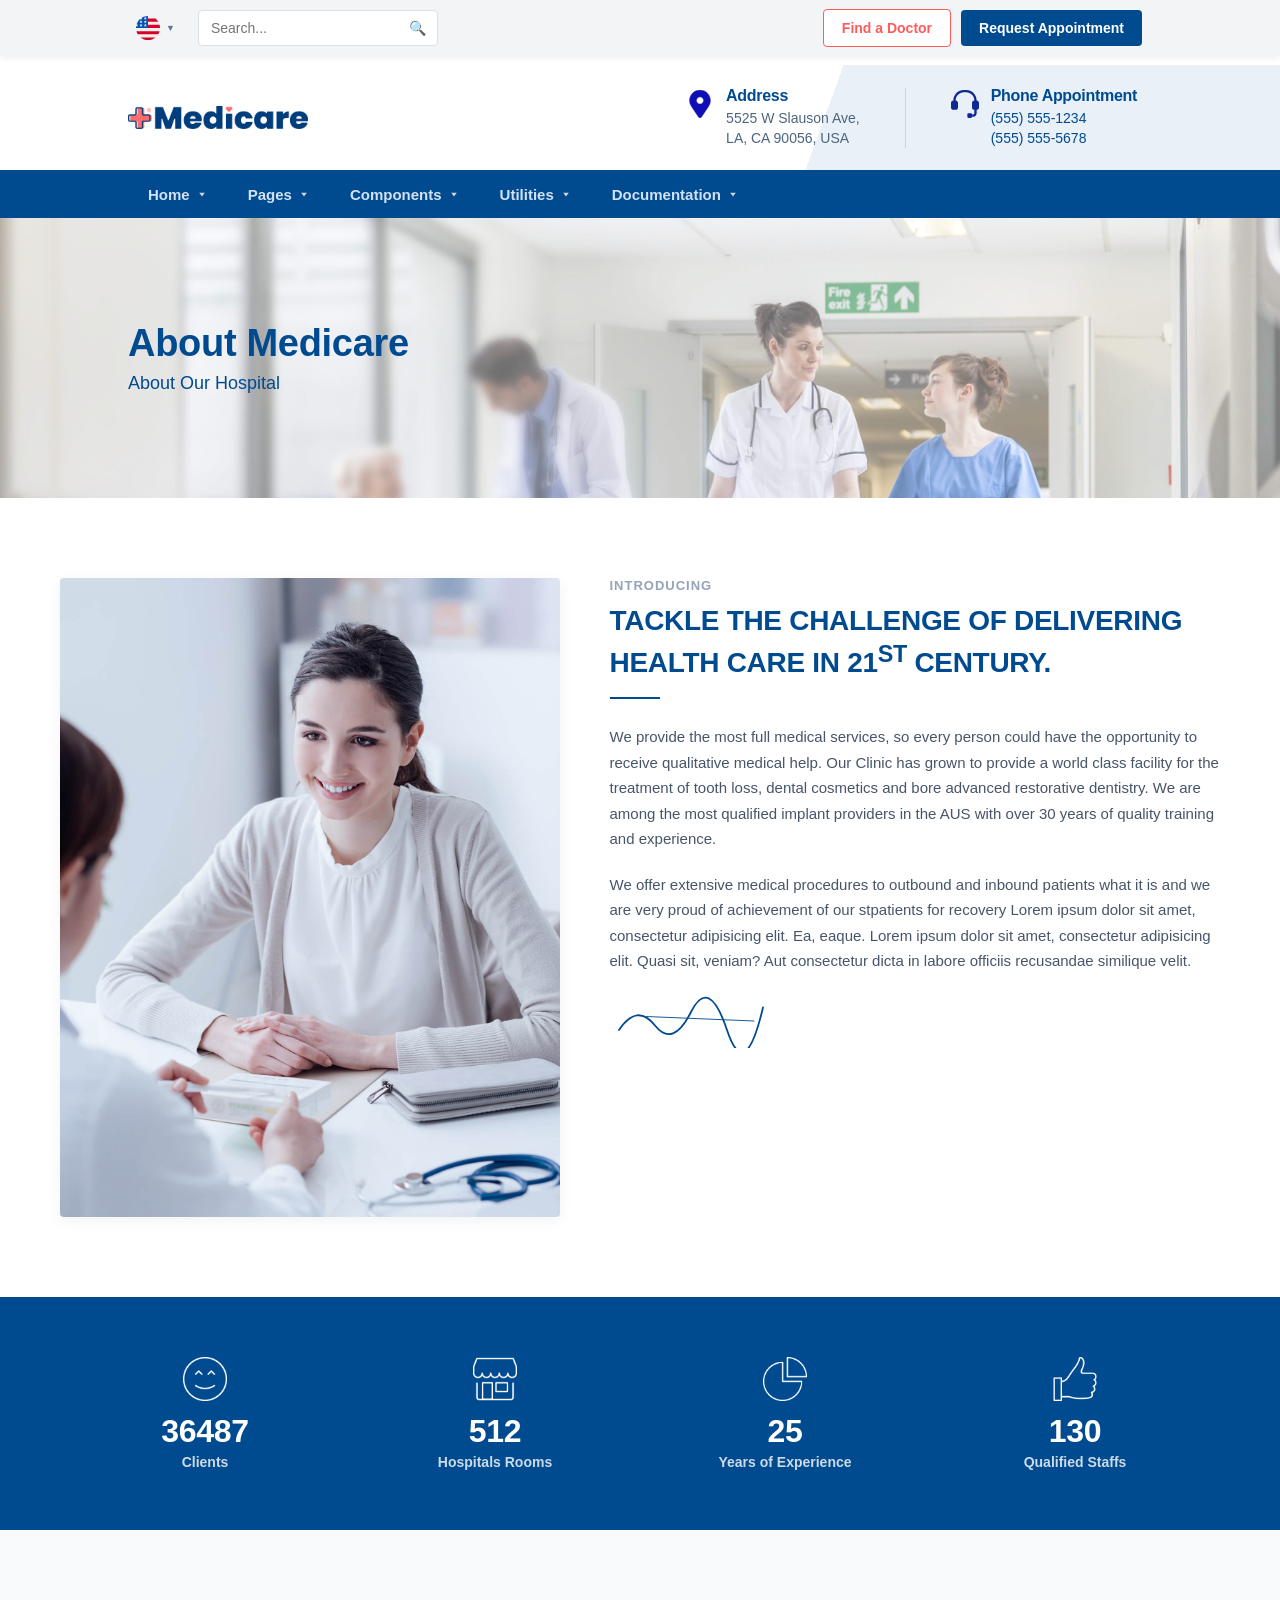
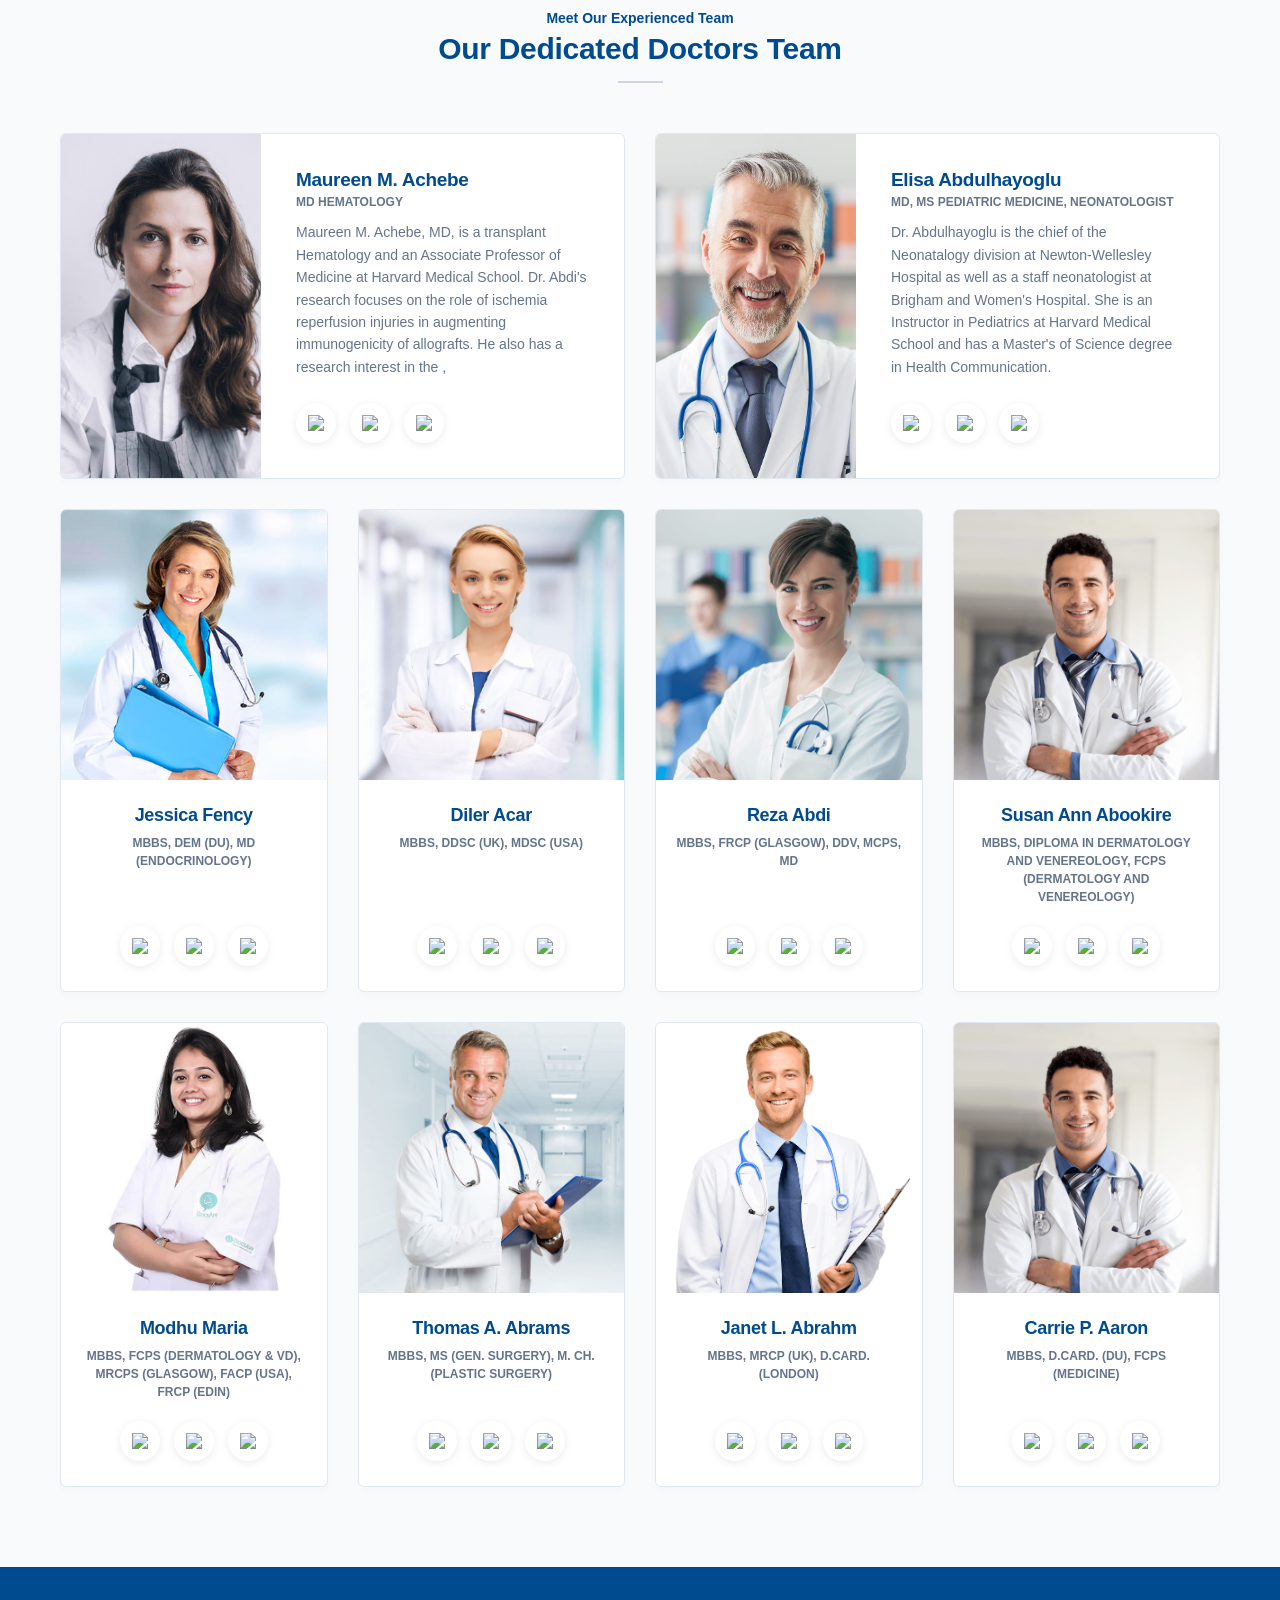
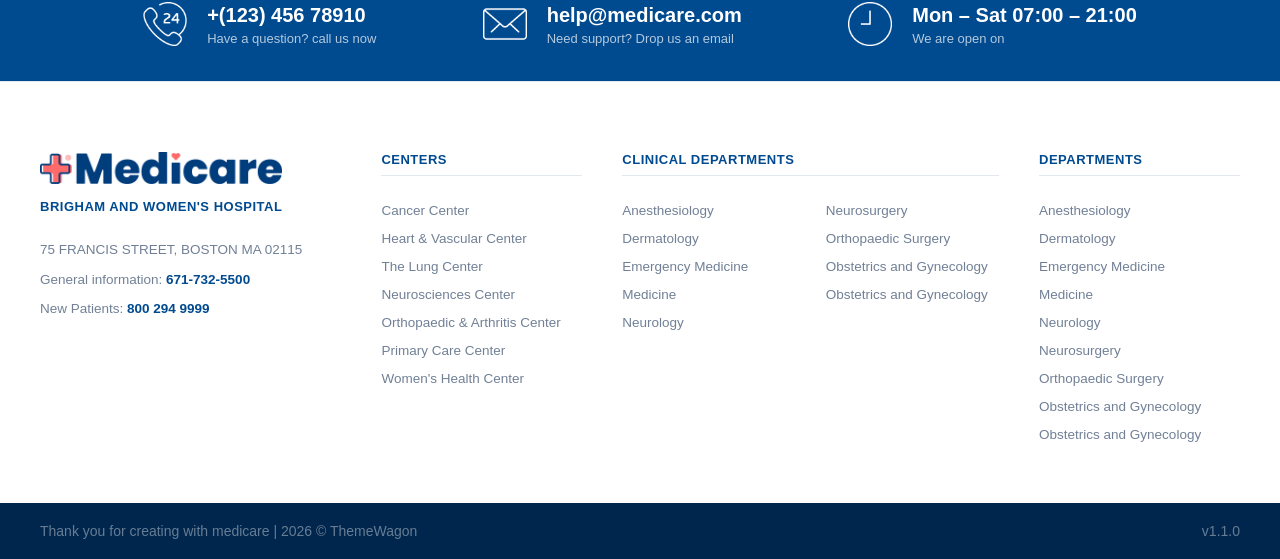
==== about.html @ 2ee92f4b "myLatestVesrion1" ====
<!DOCTYPE html>
<html lang="en">

<head>
    <meta charset="UTF-8" />
    <meta name="viewport" content="width=device-width, initial-scale=1.0" />
    <title>About Us - Medicare</title>
    <link rel="stylesheet" href="style.css" />
</head>

<body>
    <div class="container">
        <div class="cou_and_feild_box">
            <div class="language-selector">
                <div class="lang-trigger">
                    <img src="./united-states.svg" alt="United States Flag" class="country_img">
                    <span class="lang-arrow">▼</span>
                </div>
                <ul class="lang-dropdown">
                    <li class="lang-item active">
                        <img src="./india.jpg" alt="IN">
                        <span class="lang-text">IN</span>
                        <span class="lang-check">✓</span>
                    </li>
                    <li class="lang-item">
                        <img src="uk.png" alt="UK">
                        <span class="lang-text">UK</span>
                        <span class="lang-check"></span>
                    </li>
                    <li class="lang-item">
                        <img src="./us.jpg" alt="US">
                        <span class="lang-text">US</span>
                        <span class="lang-check"></span>
                    </li>
                </ul>
            </div>
            <div class="search-box">
                <input type="text" placeholder="Search..." id="input" />
                <span class="icon">🔍</span>
            </div>
        </div>

        <div class="buttons">
            <button class="doctor-btn btn-alt desktop-text">Find a Doctor</button>
            <button class="doctor-btn btn-alt mobile-text">Doctor</button>
            <a href="index.html#appointmentModal"><button class="appointment-btn btn-primary desktop-text">Request Appointment</button></a>
            <a href="index.html#appointmentModal"><button class="appointment-btn btn-primary mobile-text">Appointment</button></a>
        </div>
    </div>

    <header class="main-header">
        <div class="header-branding">
            <div class="logo">
               <a href="./index.html"> <img src="logo.png" alt="Medicare" class="logo-img" /></a>
            </div>
            <div class="header-info-strip">
                <div class="info-block">
                    <img src="location-pin-svgrepo-com (1).svg" alt="Location" class="info-icon" />
                    <div class="info-text">
                        <h3>Address</h3>
                        <p>5525 W Slauson Ave,<br>LA, CA 90056, USA</p>
                    </div>
                </div>
                <div class="vertical-divider"></div>
                <div class="info-block">
                    <img src="headset-svgrepo-com.svg" alt="Phone" class="info-icon" />
                    <div class="info-text">
                        <h3>Phone Appointment</h3>
                        <p><a href="tel:5555551234">(555) 555-1234</a></p>
                        <p><a href="tel:5555555678">(555) 555-5678</a></p>
                    </div>
                </div>
            </div>
            <button class="mobile-nav-toggle" aria-label="Toggle Navigation">
                <span class="hamburger-bar"></span>
                <span class="hamburger-bar"></span>
                <span class="hamburger-bar"></span>
            </button>
        </div>

        <nav class="nav-bar">
            <ul class="nav-links">
                <li class="has-dropdown">
                    <a href="index.html">Home <img src="./triangle-down-svgrepo-com (1).svg" alt="" class="tri" /></a>
                    <ul class="dropdown-menu">
                        <li><a href="index.html">Header Static</a></li>
                        <li><a href="index.html">Header Slider</a></li>
                    </ul>
                </li>
                <li class="has-dropdown">
                    <a href="#">Pages <img src="./triangle-down-svgrepo-com (1).svg" alt="" class="tri" /></a>
                    <ul class="dropdown-menu">
                        <li><a href="about.html">About</a></li>
                        <li><a href="./blog.html">Blog</a></li>
                        <li><a href="./blog-details.html">Blog Detail</a></li>
                        <li><a href="#">Researches</a></li>
                        <li><a href="#">Research Detail</a></li>
                        <li><a href="#">Contact</a></li>
                        <li><a href="#">Starter</a></li>
                    </ul>
                </li>
                <li><a href="#">Components <img src="./triangle-down-svgrepo-com (1).svg" alt="" class="tri" /></a></li>
                <li><a href="#">Utilities <img src="./triangle-down-svgrepo-com (1).svg" alt="" class="tri" /></a></li>
                <li><a href="#">Documentation <img src="./triangle-down-svgrepo-com (1).svg" alt="" class="tri" /></a></li>
            </ul>
        </nav>
    </header>

    <section class="page-title-banner">
        <div class="title-banner-overlay"></div>
        <div class="title-banner-content">
            <h1>About medicare</h1>
            <p>About Our Hospital</p>
        </div>
    </section>

    <section class="about-intro-section">
        <div class="about-page-container">
            <div class="about-intro-grid">
                <div class="about-intro-media">
                    <img src="./about2.jpg" alt="Hands consultation details">
                </div>
                <div class="about-intro-text">
                    <p class="intro-badge">Introducing</p>
                    <h2>TACKLE THE CHALLENGE OF DELIVERING HEALTH CARE IN 21<sup>ST</sup> CENTURY.</h2>
                    <div class="intro-line"></div>
                    <p class="intro-paragraph">
                        We provide the most full medical services, so every person could have the opportunity to receive qualitative medical help. Our Clinic has grown to provide a world class facility for the treatment of tooth loss, dental cosmetics and bore advanced restorative dentistry. We are among the most qualified implant providers in the AUS with over 30 years of quality training and experience.
                    </p>
                    <p class="intro-paragraph">
                        We offer extensive medical procedures to outbound and inbound patients what it is and we are very proud of achievement of our stpatients for recovery Lorem ipsum dolor sit amet, consectetur adipisicing elit. Ea, eaque. Lorem ipsum dolor sit amet, consectetur adipisicing elit. Quasi sit, veniam? Aut consectetur dicta in labore officiis recusandae similique velit.
                    </p>
                    <div class="signature-box">
                        <svg viewBox="0 0 200 60" class="signature-svg">
                            <path d="M10,40 Q30,10 50,35 T90,20 T130,40 T170,15" fill="none" stroke="#004a8f" stroke-width="2" stroke-linecap="round" />
                            <path d="M40,25 L160,30" fill="none" stroke="#004a8f" stroke-width="1" stroke-linecap="round" />
                        </svg>
                    </div>
                </div>
            </div>
        </div>
    </section>

    <section class="about-stats-strip">
        <div class="about-page-container">
            <div class="stats-counter-grid">
                <div class="stat-counter-card">
                    <div class="stat-icon-box">
                        <img src="./happy-1.png" alt="Clients Icon" class="stat-img">
                    </div>
                    <h3>36487</h3>
                    <p>Clients</p>
                </div>
                <div class="stat-counter-card">
                    <div class="stat-icon-box">
                        <img src="./shop.png" alt="Hospitals Rooms Icon" class="stat-img">
                    </div>
                    <h3>512</h3>
                    <p>Hospitals Rooms</p>
                </div>
                <div class="stat-counter-card">
                    <div class="stat-icon-box">
                        <img src="./pie-chart.png" alt="Years of Experience Icon" class="stat-img">
                    </div>
                    <h3>25</h3>
                    <p>Years of Experience</p>
                </div>
                <div class="stat-counter-card">
                    <div class="stat-icon-box">
                        <img src="./like.png" alt="Qualified Staffs Icon" class="stat-img">
                    </div>
                    <h3>130</h3>
                    <p>Qualified Staffs</p>
                </div>
            </div>
        </div>
    </section>

    <section class="about-doctors-section">
        <div class="about-page-container">
            <div class="doctors-section-heading">
                <p class="doctors-sub-title">Meet Our Experienced Team</p>
                <h2>Our Dedicated Doctors Team</h2>
                <div class="doctors-heading-line"></div>
            </div>

            <div class="doctors-profiles-grid">
                <div class="doctor-profile-card">
                    <div class="doc-card-inner">
                        <div class="doc-image-side">
                            <img src="./about3.jpg" alt="Maureen M. Achebe">
                        </div>
                        <div class="doc-info-side">
                            <h4>Maureen M. Achebe</h4>
                            <p class="doc-specialty">MD Hematology</p>
                            <p class="doc-bio">
                                Maureen M. Achebe, MD, is a transplant Hematology and an Associate Professor of Medicine at Harvard Medical School. Dr. Abdi's research focuses on the role of ischemia reperfusion injuries in augmenting immunogenicity of allografts. He also has a research interest in the ,
                            </p>
                            <div class="doc-social-links">
                                <a href="#"><img src="https://cdn-icons-png.flaticon.com/512/733/733579.png" alt="Twitter"></a>
                                <a href="#"><img src="https://cdn-icons-png.flaticon.com/512/174/174857.png" alt="LinkedIn"></a>
                                <a href="#"><img src="https://cdn-icons-png.flaticon.com/512/174/174855.png" alt="Instagram"></a>
                            </div>
                        </div>
                    </div>
                </div>

                <div class="doctor-profile-card">
                    <div class="doc-card-inner">
                        <div class="doc-image-side">
                            <img src="./about4.jpg" alt="Elisa Abdulhayoglu">
                        </div>
                        <div class="doc-info-side">
                            <h4>Elisa Abdulhayoglu</h4>
                            <p class="doc-specialty">MD, MS Pediatric Medicine, Neonatologist</p>
                            <p class="doc-bio">
                                Dr. Abdulhayoglu is the chief of the Neonatalogy division at Newton-Wellesley Hospital as well as a staff neonatologist at Brigham and Women's Hospital. She is an Instructor in Pediatrics at Harvard Medical School and has a Master's of Science degree in Health Communication.
                            </p>
                            <div class="doc-social-links">
                                <a href="#"><img src="https://cdn-icons-png.flaticon.com/512/733/733579.png" alt="Twitter"></a>
                                <a href="#"><img src="https://cdn-icons-png.flaticon.com/512/174/174857.png" alt="LinkedIn"></a>
                                <a href="#"><img src="https://cdn-icons-png.flaticon.com/512/174/174855.png" alt="Instagram"></a>
                            </div>
                        </div>
                    </div>
                </div>
            </div>

            <div class="doctors-profiles-secondary-grid">
                <div class="doctor-profile-vertical-card">
                    <div class="doc-vertical-image">
                        <img src="./about11.jpg" alt="Jessica Fency">
                    </div>
                    <div class="doc-vertical-info">
                        <h4>Jessica Fency</h4>
                        <p class="doc-specialty">MBBS, DEM (DU), MD<br>(Endocrinology)</p>
                        <div class="doc-social-links vertical-layout-links">
                            <a href="#"><img src="https://cdn-icons-png.flaticon.com/512/733/733579.png" alt="Twitter"></a>
                            <a href="#"><img src="https://cdn-icons-png.flaticon.com/512/174/174857.png" alt="LinkedIn"></a>
                            <a href="#"><img src="https://cdn-icons-png.flaticon.com/512/174/174855.png" alt="Instagram"></a>
                        </div>
                    </div>
                </div>

                <div class="doctor-profile-vertical-card">
                    <div class="doc-vertical-image">
                        <img src="./about12.jpg" alt="Diler Acar">
                    </div>
                    <div class="doc-vertical-info">
                        <h4>Diler Acar</h4>
                        <p class="doc-specialty">MBBS, DDSc (UK), MDSc (USA)</p>
                        <div class="doc-social-links vertical-layout-links">
                            <a href="#"><img src="https://cdn-icons-png.flaticon.com/512/733/733579.png" alt="Twitter"></a>
                            <a href="#"><img src="https://cdn-icons-png.flaticon.com/512/174/174857.png" alt="LinkedIn"></a>
                            <a href="#"><img src="https://cdn-icons-png.flaticon.com/512/174/174855.png" alt="Instagram"></a>
                        </div>
                    </div>
                </div>

                <div class="doctor-profile-vertical-card">
                    <div class="doc-vertical-image">
                        <img src="./about13.png" alt="Reza Abdi">
                    </div>
                    <div class="doc-vertical-info">
                        <h4>Reza Abdi</h4>
                        <p class="doc-specialty">MBBS, FRCP (Glasgow), DDV, MCPS, MD</p>
                        <div class="doc-social-links vertical-layout-links">
                            <a href="#"><img src="https://cdn-icons-png.flaticon.com/512/733/733579.png" alt="Twitter"></a>
                            <a href="#"><img src="https://cdn-icons-png.flaticon.com/512/174/174857.png" alt="LinkedIn"></a>
                            <a href="#"><img src="https://cdn-icons-png.flaticon.com/512/174/174855.png" alt="Instagram"></a>
                        </div>
                    </div>
                </div>

                <div class="doctor-profile-vertical-card">
                    <div class="doc-vertical-image">
                        <img src="./about14.png" alt="Susan Ann Abookire">
                    </div>
                    <div class="doc-vertical-info">
                        <h4>Susan Ann Abookire</h4>
                        <p class="doc-specialty">MBBS, Diploma in Dermatology and Venereology, FCPS (Dermatology and Venereology)</p>
                        <div class="doc-social-links vertical-layout-links">
                            <a href="#"><img src="https://cdn-icons-png.flaticon.com/512/733/733579.png" alt="Twitter"></a>
                            <a href="#"><img src="https://cdn-icons-png.flaticon.com/512/174/174857.png" alt="LinkedIn"></a>
                            <a href="#"><img src="https://cdn-icons-png.flaticon.com/512/174/174855.png" alt="Instagram"></a>
                        </div>
                    </div>
                </div>

                <div class="doctor-profile-vertical-card">
                    <div class="doc-vertical-image">
                        <img src="./about15.jpg" alt="Modhu Maria">
                    </div>
                    <div class="doc-vertical-info">
                        <h4>Modhu Maria</h4>
                        <p class="doc-specialty">MBBS, FCPS (Dermatology & VD), MRCPS (Glasgow), FACP (USA), FRCP (Edin)</p>
                        <div class="doc-social-links vertical-layout-links">
                            <a href="#"><img src="https://cdn-icons-png.flaticon.com/512/733/733579.png" alt="Twitter"></a>
                            <a href="#"><img src="https://cdn-icons-png.flaticon.com/512/174/174857.png" alt="LinkedIn"></a>
                            <a href="#"><img src="https://cdn-icons-png.flaticon.com/512/174/174855.png" alt="Instagram"></a>
                        </div>
                    </div>
                </div>

                <div class="doctor-profile-vertical-card">
                    <div class="doc-vertical-image">
                        <img src="./about16.jpg" alt="Thomas A. Abrams">
                    </div>
                    <div class="doc-vertical-info">
                        <h4>Thomas A. Abrams</h4>
                        <p class="doc-specialty">MBBS, MS (Gen. Surgery), M. Ch. (Plastic Surgery)</p>
                        <div class="doc-social-links vertical-layout-links">
                            <a href="#"><img src="https://cdn-icons-png.flaticon.com/512/733/733579.png" alt="Twitter"></a>
                            <a href="#"><img src="https://cdn-icons-png.flaticon.com/512/174/174857.png" alt="LinkedIn"></a>
                            <a href="#"><img src="https://cdn-icons-png.flaticon.com/512/174/174855.png" alt="Instagram"></a>
                        </div>
                    </div>
                </div>

                <div class="doctor-profile-vertical-card">
                    <div class="doc-vertical-image">
                        <img src="./about17.png" alt="Janet L. Abrahm">
                    </div>
                    <div class="doc-vertical-info">
                        <h4>Janet L. Abrahm</h4>
                        <p class="doc-specialty">MBBS, MRCP (UK), D.Card. (London)</p>
                        <div class="doc-social-links vertical-layout-links">
                            <a href="#"><img src="https://cdn-icons-png.flaticon.com/512/733/733579.png" alt="Twitter"></a>
                            <a href="#"><img src="https://cdn-icons-png.flaticon.com/512/174/174857.png" alt="LinkedIn"></a>
                            <a href="#"><img src="https://cdn-icons-png.flaticon.com/512/174/174855.png" alt="Instagram"></a>
                        </div>
                    </div>
                </div>

                <div class="doctor-profile-vertical-card">
                    <div class="doc-vertical-image">
                        <img src="./about14.png" alt="Carrie P. Aaron">
                    </div>
                    <div class="doc-vertical-info">
                        <h4>Carrie P. Aaron</h4>
                        <p class="doc-specialty">MBBS, D.Card. (DU), FCPS (Medicine)</p>
                        <div class="doc-social-links vertical-layout-links">
                            <a href="#"><img src="https://cdn-icons-png.flaticon.com/512/733/733579.png" alt="Twitter"></a>
                            <a href="#"><img src="https://cdn-icons-png.flaticon.com/512/174/174857.png" alt="LinkedIn"></a>
                            <a href="#"><img src="https://cdn-icons-png.flaticon.com/512/174/174855.png" alt="Instagram"></a>
                        </div>
                    </div>
                </div>
            </div>
        </div>
    </section>

    <section class="blue-info-strip-section">
        <div class="blue-strip-container">
            <div class="info-strip-grid">
                <div class="strip-item">
                    <div class="strip-icon-box">
                        <img src="customer-service.png" alt="Phone" class="strip-icon-img">
                    </div>
                    <div class="strip-text">
                        <p class="strip-value">+(123) 456 78910</p>
                        <p class="strip-label">Have a question? call us now</p>
                    </div>
                </div>

                <div class="strip-item">
                    <div class="strip-icon-box">
                        <img src="mail-5.png" alt="Mail" class="strip-icon-img">
                    </div>
                    <div class="strip-text">
                        <p class="strip-value">help@medicare.com</p>
                        <p class="strip-label">Need support? Drop us an email</p>
                    </div>
                </div>

                <div class="strip-item">
                    <div class="strip-icon-box">
                        <img src="clock-2.png" alt="Clock" class="strip-icon-img">
                    </div>
                    <div class="strip-text">
                        <p class="strip-value">Mon – Sat 07:00 – 21:00</p>
                        <p class="strip-label">We are open on</p>
                    </div>
                </div>
            </div>
        </div>
    </section>

   <footer class="main-site-footer">
        <div class="footer-container">
            <div class="footer-columns-grid">
                
                <div class="footer-brand-column">
                    <div class="footer-logo">
                        <img src="logo.png" alt="Medicare Logo" class="footer-logo-img">
                    </div>
                    <h3 class="hospital-subname">BRIGHAM AND WOMEN'S HOSPITAL</h3>
                    <div class="address-block">
                        <p>75 FRANCIS STREET, BOSTON MA 02115</p>
                        <p>General information: <a href="tel:6717325500">671-732-5500</a></p>
                        <p>New Patients: <a href="tel:8002949999">800 294 9999</a></p>
                    </div>
                </div>

                <div class="footer-links-column">
                    <h4 class="column-heading">CENTERS</h4>
                    <ul class="footer-links-list">
                        <li><a href="#">Cancer Center</a></li>
                        <li><a href="#">Heart & Vascular Center</a></li>
                        <li><a href="#">The Lung Center</a></li>
                        <li><a href="#">Neurosciences Center</a></li>
                        <li><a href="#">Orthopaedic & Arthritis Center</a></li>
                        <li><a href="#">Primary Care Center</a></li>
                        <li><a href="#">Women's Health Center</a></li>
                    </ul>
                </div>

                <div class="footer-links-column split-links-column">
                    <h4 class="column-heading">CLINICAL DEPARTMENTS</h4>
                    <div class="split-lists-wrapper">
                        <ul class="footer-links-list">
                            <li><a href="#">Anesthesiology</a></li>
                            <li><a href="#">Dermatology</a></li>
                            <li><a href="#">Emergency Medicine</a></li>
                            <li><a href="#">Medicine</a></li>
                            <li><a href="#">Neurology</a></li>
                        </ul>
                        <ul class="footer-links-list">
                            <li><a href="#">Neurosurgery</a></li>
                            <li><a href="#">Orthopaedic Surgery</a></li>
                            <li><a href="#">Obstetrics and Gynecology</a></li>
                            <li><a href="#">Obstetrics and Gynecology</a></li>
                        </ul>
                    </div>
                </div>

                <div class="footer-links-column">
                    <h4 class="column-heading">DEPARTMENTS</h4>
                    <ul class="footer-links-list">
                        <li><a href="#">Anesthesiology</a></li>
                        <li><a href="#">Dermatology</a></li>
                        <li><a href="#">Emergency Medicine</a></li>
                        <li><a href="#">Medicine</a></li>
                        <li><a href="#">Neurology</a></li>
                        <li><a href="#">Neurosurgery</a></li>
                        <li><a href="#">Orthopaedic Surgery</a></li>
                        <li><a href="#">Obstetrics and Gynecology</a></li>
                        <li><a href="#">Obstetrics and Gynecology</a></li>
                    </ul>
                </div>

            </div>
        </div>
    </footer>

    <div class="footer-copyright-bar">
        <div class="copyright-container">
            <p class="copyright-text">Thank you for creating with medicare | 2026 © ThemeWagon</p>
            <p class="version-text">v1.1.0</p>
        </div>
    </div>
</body>

</html>
---- style.css ----
* {
  box-sizing: border-box;
  padding: 0;
  margin: 0;
  font-family: 'Open Sans', 'Segoe UI', sans-serif;
}

h1, h2, h3, h4, h5, h6, .downtext, .banner-title, .modal-header-bar h2 {
  font-family: 'Nunito Sans', sans-serif;
  letter-spacing: -0.3px;
}

body {
  font-family: 'Open Sans', 'Segoe UI', sans-serif;
  overflow-x: hidden;
}

.container {
  width: 100%;
  min-height: 55px;
  background: #f3f4f6;
  display: flex;
  justify-content: space-between;
  align-items: center;
  padding: 5px 10%;
  box-shadow: 0 2px 8px rgba(0, 0, 0, 0.08);
  position: fixed;
  top: 0;
  left: 0;
  z-index: 9999;
}

.main-header {
  width: 100%;
  background: #fff;
  margin-top: 65px;
}

.cou_and_feild_box {
  display: flex;
  align-items: center;
  gap: 15px;
}

.language-selector {
  position: relative;
  display: inline-block;
}

.lang-trigger {
  display: flex;
  align-items: center;
  gap: 6px;
  cursor: pointer;
  padding: 4px 8px;
  border-radius: 4px;
  transition: background 0.2s ease;
}

.lang-trigger:hover {
  background: #e5e7eb;
}

.country_img {
  width: 24px;
  height: auto;
  display: block;
}

.lang-arrow {
  font-size: 9px;
  color: #64748b;
}

.lang-dropdown {
  position: absolute;
  top: 100%;
  left: 0;
  margin-top: 8px;
  background-color: #ffffff;
  min-width: 140px;
  box-shadow: 0 4px 12px rgba(0, 0, 0, 0.1);
  border-radius: 6px;
  list-style: none;
  padding: 6px 0;
  z-index: 10000;
  display: none;
}

.language-selector:hover .lang-dropdown {
  display: block;
}

.lang-item {
  display: flex;
  align-items: center;
  gap: 12px;
  padding: 10px 16px;
  cursor: pointer;
  text-decoration: none;
  transition: background 0.2s ease;
}

.lang-item:hover {
  background-color: #f8fafc;
}

.lang-item img {
  width: 22px;
  height: auto;
  display: block;
  object-fit: contain;
}

.lang-text {
  font-size: 14px;
  font-weight: 700;
  color: #004a8f;
  flex-grow: 1;
}

.lang-check {
  font-size: 14px;
  font-weight: 700;
  color: #004a8f;
  width: 14px;
  text-align: right;
}

.search-box {
  position: relative;
  display: flex;
  align-items: center;
}

#input {
  width: 240px;
  height: 36px;
  padding: 0 40px 0 12px;
  border: 1px solid #d7dfea;
  border-radius: 4px;
  outline: none;
  font-size: 14px;
  color: #333;
  transition: border-color 0.3s ease;
}

#input:focus {
  border-color: #004a8f;
}

.icon {
  position: absolute;
  right: 12px;
  font-size: 14px;
  color: #94a3b8;
  pointer-events: none;
}

.buttons {
  display: flex;
  gap: 10px;
  align-items: center;
}

.buttons a {
  text-decoration: none;
}

.doctor-btn,
.appointment-btn {
  padding: 10px 18px;
  font-size: 14px;
  font-weight: 700;
  border-radius: 4px;
  cursor: pointer;
  transition: all 0.2s ease-in-out;
  white-space: nowrap;
}

.btn-alt {
  border: 1px solid #ff5b5b;
  background: #fff;
  color: #ff5b5b;
}

.btn-alt:hover {
  background: #ff5b5b;
  color: #fff;
}

.btn-primary {
  border: none;
  background: #004a8f;
  color: #fff;
}

.btn-primary:hover {
  background: #003366;
}

.mobile-text {
  display: none;
}

.header-branding {
  width: 100% !important;
  min-height: 105px !important;
  display: flex !important;
  justify-content: space-between !important;
  align-items: center !important;
  padding: 15px 10% !important;
  background: linear-gradient(110deg, #ffffff 0%, #ffffff 64%, #e9f0f8 64%, #e9f0f8 100%) !important;
}

.logo-img {
  width: 180px;
  height: auto;
  display: block;
}

.header-info-strip {
  display: flex !important;
  align-items: center !important;
  gap: 45px !important;
  margin-left: auto !important;
  padding-right: 15px !important;
}

.info-block {
  display: flex !important;
  align-items: flex-start !important;
  gap: 12px !important;
  white-space: nowrap !important;
}

.info-icon {
  width: 28px;
  height: auto;
  margin-top: 3px;
}

.info-text h3 {
  color: #004a8f;
  font-size: 16px;
  margin-bottom: 4px;
  font-weight: bold;
}

.info-text p {
  color: #4c657f;
  font-size: 14px;
  line-height: 1.4;
}

.info-text p a {
  color: #004a8f;
  text-decoration: none;
}

.vertical-divider {
  width: 1px;
  height: 60px;
  background-color: #cbd5e1;
}

.nav-bar {
  width: 100%;
  background: #004a8f;
  padding: 0 10%;
}

.nav-links {
  list-style: none;
  display: flex;
}

.nav-links>li {
  position: relative;
}

.nav-links>li>a {
  height: 48px;
  display: flex;
  align-items: center;
  gap: 6px;
  color: #d2e2f4;
  text-decoration: none;
  padding: 0 20px;
  font-weight: 600;
  font-size: 15px;
  transition: background 0.2s ease;
}

.nav-links>li>a:hover {
  background: #003366;
  color: #fff;
}

.tri {
  width: 12px;
  height: 12px;
  opacity: 0.8;
}

.dropdown-menu {
  display: none;
  position: absolute;
  top: 100%;
  left: 0;
  flex-direction: column;
  background: white;
  min-width: 220px;
  box-shadow: 0 4px 12px rgba(0, 0, 0, 0.15);
  z-index: 1000;
  list-style: none;
}

.dropdown-menu li a {
  color: #334155;
  padding: 12px 20px;
  text-decoration: none;
  display: block;
  font-size: 14px;
  font-weight: 500;
}

.dropdown-menu li a:hover {
  background: #f1f5f9;
  color: #004a8f;
}

.nav-links li:hover>.dropdown-menu {
  display: flex;
}

.mobile-nav-toggle {
  display: none;
  flex-direction: column;
  justify-content: space-between;
  width: 44px;
  height: 36px;
  background: transparent;
  border: 1px solid #cbd5e1;
  border-radius: 4px;
  padding: 8px 10px;
  cursor: pointer;
}

.mobile-menu-overlay {
  position: fixed;
  top: 0;
  left: 0;
  width: 100%;
  height: 100vh;
  background-color: rgba(0, 0, 0, 0.4);
  z-index: 100000;
  display: flex;
  justify-content: flex-end;
  opacity: 0;
  visibility: hidden;
  transition: opacity 0.25s ease, visibility 0.25s ease;
}

.mobile-menu-overlay:target {
  opacity: 1;
  visibility: visible;
}

.mobile-menu-close-zone {
  position: absolute;
  inset: 0;
  cursor: default;
}

.mobile-menu-dropdown-card {
  position: relative;
  z-index: 2;
  background-color: #ffffff;
  width: 280px;
  height: 100%;
  box-shadow: -4px 0 15px rgba(0, 0, 0, 0.1);
  display: flex;
  flex-direction: column;
  transform: translateX(100%);
  transition: transform 0.25s ease;
}

.mobile-menu-overlay:target .mobile-menu-dropdown-card {
  transform: translateX(0);
}

.mobile-menu-header {
  padding: 20px;
  display: flex;
  justify-content: space-between;
  align-items: center;
  border-bottom: 1px solid #e2e8f0;
}

.mobile-logo-img {
  height: 24px;
  width: auto;
}

.mobile-menu-close-btn {
  font-size: 28px;
  color: #64748b;
  text-decoration: none;
  line-height: 1;
}

.mobile-nav-links-list {
  list-style: none;
  padding: 10px 0;
  margin: 0;
  display: flex;
  flex-direction: column;
}

.mobile-nav-links-list li a {
  display: block;
  padding: 14px 25px;
  color: #004a8f;
  text-decoration: none;
  font-size: 15px;
  font-weight: 700;
  border-bottom: 1px solid #f1f5f9;
  transition: background-color 0.2s ease;
}

.mobile-nav-links-list li a:hover {
  background-color: #f8fafc;
}

.hamburger-bar {
  width: 100%;
  height: 2px;
  background-color: #64748b;
  border-radius: 2px;
}

.carousel {
  position: relative;
  width: 100%;
  height: 665px;
  overflow: hidden;
}

.carousel input {
  display: none;
}

.slides {
  width: 300%;
  height: 100%;
  display: flex;
  transition: transform 0.7s cubic-bezier(0.25, 1, 0.5, 1);
}

.slide {
  position: relative;
  width: 33.3333%;
  height: 100%;
}

.slide img {
  width: 100%;
  height: 100%;
  display: block;
  object-fit: cover;
}

.slide::after {
  content: "";
  position: absolute;
  inset: 0;
  background: linear-gradient(90deg,
      rgba(255, 255, 255, 0.05) 0%,
      rgba(255, 255, 255, 0.35) 45%,
      rgba(255, 255, 255, 0.85) 100%);
}

.info {
  position: absolute;
  z-index: 2;
  top: 50%;
  width: 530px;
  transform: translateY(-50%);
}

.info-middle {
  left: 62%;
  text-align: center;
}

.info-left {
  left: 13.5%;
  text-align: left;
}

.info-right {
  right: 10%;
  text-align: center;
}

.info h1 {
  font-size: 50px;
  color: #004a8f;
  font-weight: 900;
  line-height: 1.16;
  margin-bottom: 16px;
}

.info p {
  font-size: 26px;
  color: #004a8f;
  margin-bottom: 58px;
}

.butinfo {
  background: #004a8f;
  color: white;
  border: none;
  padding: 13px 25px;
  border-radius: 4px;
  cursor: pointer;
  font-size: 20px;
  font-weight: bold;
}

.info h1,
.info p,
.info .butinfo {
  opacity: 0;
  transform: translateY(40px);
}

#slide1:checked ~ .slides .slide:nth-child(1) .info h1,
#slide2:checked ~ .slides .slide:nth-child(2) .info h1,
#slide3:checked ~ .slides .slide:nth-child(3) .info h1 {
  animation: slideUpAndStop 0.8s cubic-bezier(0.25, 1, 0.5, 1) forwards;
  animation-delay: 0.1s;
}

#slide1:checked ~ .slides .slide:nth-child(1) .info p,
#slide2:checked ~ .slides .slide:nth-child(2) .info p,
#slide3:checked ~ .slides .slide:nth-child(3) .info p {
  animation: slideUpAndStop 0.8s cubic-bezier(0.25, 1, 0.5, 1) forwards;
  animation-delay: 0.3s;
}

#slide1:checked ~ .slides .slide:nth-child(1) .info .butinfo,
#slide2:checked ~ .slides .slide:nth-child(2) .info .butinfo,
#slide3:checked ~ .slides .slide:nth-child(3) .info .butinfo {
  animation: slideUpAndStop 0.8s cubic-bezier(0.25, 1, 0.5, 1) forwards;
  animation-delay: 0.5s;
}

@keyframes slideUpAndStop {
  0% {
    opacity: 0;
    transform: translateY(40px);
  }
  100% {
    opacity: 1;
    transform: translateY(0); 
  }
}

.arrow {
  position: absolute;
  top: 50%;
  transform: translateY(-50%);
  color: #405d75;
  font-size: 60px;
  font-weight: 200;
  cursor: pointer;
  z-index: 5;
  display: none;
}

.left {
  left: 22px;
}

.right {
  right: 22px;
}

#slide1:checked~.slides {
  transform: translateX(0%);
}

#slide2:checked~.slides {
  transform: translateX(-33.3333%);
}

#slide3:checked~.slides {
  transform: translateX(-66.6666%);
}

#slide1:checked~.arrows .arrow-1,
#slide2:checked~.arrows .arrow-2,
#slide3:checked~.arrows .arrow-3 {
  display: block;
}

.social-share-strip {
  width: 100%;
  background-color: #cbd5e1;
  padding: 15px 20px;
  display: flex;
  justify-content: center;
  align-items: center;
  margin-bottom: 60px;
}

.social-strip-content {
  display: flex;
  align-items: center;
  justify-content: center;
  gap: 25px;
  width: 100%;
  max-width: 1200px;
}

.downtext {
  color: #004a8f;
  font-size: 20px;
  font-weight: bold;
  letter-spacing: 0.5px;
  white-space: nowrap;
}

.social-icons {
  display: flex;
  align-items: center;
  gap: 14px;
}

.social-icons a {
  width: 40px;
  height: 40px;
  background: #fff;
  border-radius: 50%;
  display: flex;
  justify-content: center;
  align-items: center;
  box-shadow: 0 2px 6px rgba(0, 0, 0, 0.1);
  transition: transform 0.2s ease;
}

.social-icons a:hover {
  transform: scale(1.1);
}

.social-icons img {
  width: 18px;
  height: 18px;
  object-fit: contain;
}

.para1 {
  text-align: center;
  color: #004a8f;
  margin-bottom: 15px;
}

.large-para {
  text-align: center;
  color: #004a8f;
  margin-bottom: 24px;
}

.line2 {
  border: 0;
  width: 70px;
  margin: 0 auto 30px auto;
  border-top: 1px solid rgb(113, 121, 190);
}

.cointainer-3s {
  display: flex;
  justify-content: center;
  width: 100%;
  padding-top: 60px;
}

.section-wrapper {
  display: flex;
  gap: 30px;
  align-items: flex-start;
  max-width: 1200px;
  width: 100%;
}

.box1 {
  width: 320px;
  background: #fff;
  border: 1px solid #ddd;
  border-radius: 4px;
}

.box-1 {
  height: 70px;
  display: flex;
  align-items: center;
  padding-left: 20px;
  border-bottom: 1px solid #ddd;
}

.text11 {
  color: #003f87;
  font-size: 20px;
  font-weight: bold;
}

.box-2 {
  padding: 20px;
}

.box-21 {
  background: #003f87;
  color: white;
  padding: 18px;
  margin-bottom: 12px;
  cursor: pointer;
  font-weight: bold;
  border-radius: 4px;
  display: flex;
  justify-content: space-between;
  align-items: center;
  transition: .3s;
}

.box-21::after {
  content: "›";
  font-size: 22px;
  line-height: 0;
}

.box-21:last-child {
  margin-bottom: 0;
}

.box-21:hover {
  background: #0066cc;
  transform: translateX(5px);
}

.main-content-column {
  display: flex;
  flex-direction: column;
  gap: 30px;
  flex: 1;
}

.news-section {
  display: flex;
  gap: 30px;
  width: 100%;
}

.card {
  flex: 1;
  background: #fff;
  border: 1px solid #ddd;
  border-radius: 6px;
  overflow: hidden;
  display: flex;
  flex-direction: column;
  transition: 0.3s;
}

.card:hover {
  transform: translateY(-5px);
  box-shadow: 0 5px 15px rgba(0, 0, 0, 0.15);
}

.card img {
  width: 100%;
  height: 220px;
  object-fit: cover;
}

.content {
  padding: 25px;
  flex-grow: 1;
}

.content h3 {
  color: #003f87;
  font-size: 22px;
  margin-bottom: 15px;
  line-height: 1.3;
}

.content p {
  color: #666;
  font-size: 16px;
  line-height: 1.7;
}

.footer {
  border-top: 1px solid #eee;
  padding: 20px 25px;
  background: #fff;
}

.footer a {
  text-decoration: none;
  color: #003f87;
  font-size: 18px;
  font-weight: 500;
}

.footer a:hover {
  color: #0056b3;
}

.latest-news-card-box {
  background: #ffffff;
  border: 1px solid #e3ebf6;
  border-radius: 4px;
  width: 100%;
}

.card-header-title {
  padding: 24px 30px;
  border-bottom: 1px solid #e3ebf6;
}

.card-header-title h2 {
  color: #004a8f;
  font-size: 16px;
  font-weight: 800;
  margin: 0;
  letter-spacing: 0.5px;
}

.card-body-content {
  padding: 30px;
}

.news-bullet-points {
  list-style-type: none;
  padding-left: 0;
  margin: 0;
}

.news-bullet-points li {
  position: relative;
  padding-left: 20px;
  margin-bottom: 20px;
  line-height: 1.5;
}

.news-bullet-points li:last-child {
  margin-bottom: 0;
}

.news-bullet-points li::before {
  content: "•";
  color: #718096;
  font-size: 16px;
  position: absolute;
  left: 0;
  top: -1px;
}

.news-bullet-points li a {
  color: #004a8f;
  text-decoration: none;
  font-size: 14.5px;
}

.card-footer-link {
  padding: 20px 30px;
  border-top: 1px solid #e3ebf6;
}

.card-footer-link a {
  color: #004a8f;
  text-decoration: underline;
  font-weight: bold;
  font-size: 14.5px;
}

.centers-of-excellence {
  width: 100%;
  padding: 80px 20px;
  background: linear-gradient(rgba(0, 51, 102, 0.85), rgba(0, 51, 102, 0.9)),
    url('./backgroundimg\'.jpg') no-repeat center center/cover;
  color: #ffffff;
  text-align: center;
}

.banner-sub {
  font-size: 14px;
  font-weight: 600;
  text-transform: uppercase;
  letter-spacing: 1px;
  margin-bottom: 8px;
  opacity: 0.8;
}

.banner-title {
  font-size: 32px;
  font-weight: 800;
  margin-bottom: 15px;
}

.banner-line {
  width: 50px;
  height: 2px;
  background-color: #ffffff;
  margin: 0 auto 50px auto;
}

.centers-buttons-grid {
  display: grid;
  grid-template-columns: repeat(3, 1fr);
  gap: 15px;
  max-width: 1000px;
  margin: 0 auto 40px auto;
}

.center-btn {
  border: 1px solid rgba(255, 255, 255, 0.3);
  padding: 18px 20px;
  border-radius: 4px;
  display: flex;
  justify-content: space-between;
  align-items: center;
  font-weight: 600;
  font-size: 16px;
  cursor: pointer;
  transition: background 0.2s;
}

.center-btn:hover {
  background: rgba(255, 255, 255, 0.1);
}

.centers-description {
  max-width: 700px;
  margin: 0 auto;
  line-height: 1.7;
  font-size: 16px;
  opacity: 0.9;
}

.recent-posts-section {
  width: 100%;
  background-color: #ffffff;
  padding: 80px 20px;
}

.posts-heading {
  text-align: center;
  margin-bottom: 50px;
}

.posts-sub {
  font-size: 14px;
  font-weight: 600;
  color: #004a8f;
  text-transform: uppercase;
  letter-spacing: 1px;
  margin-bottom: 8px;
}

.posts-title {
  font-size: 32px;
  font-weight: 800;
  color: #004a8f;
}

.posts-line {
  width: 50px;
  height: 1px;
  background-color: rgb(113, 121, 190);
  margin: 15px auto 0 auto;
}

.posts-container {
  max-width: 1200px;
  margin: 0 auto;
  width: 100%;
}

.posts-grid {
  display: grid;
  grid-template-columns: repeat(2, 1fr);
  gap: 40px 30px;
}

.blog-horizontal-card {
  display: flex;
  gap: 20px;
  align-items: flex-start;
}

.blog-img-box {
  width: 200px;
  height: 140px;
  flex-shrink: 0;
  border-radius: 4px;
  overflow: hidden;
}

.blog-img-box img {
  width: 100%;
  height: 100%;
  object-fit: cover;
}

.blog-content-box {
  flex-grow: 1;
}

.blog-content-box h3 {
  font-size: 18px;
  font-weight: 700;
  line-height: 1.3;
  margin-bottom: 6px;
}

.blog-content-box h3 a {
  color: #004a8f;
  text-decoration: none;
}

.blog-content-box h3 a:hover {
  color: #ff5b5b;
}

.blog-meta {
  font-size: 13px;
  color: #94a3b8;
  margin-bottom: 12px;
}

.blog-excerpt {
  font-size: 14.5px;
  color: #64748b;
  line-height: 1.5;
}

.breakthroughs-banner-section {
  width: 100%;
  background-color: #ffffff;
  padding: 60px 20px;
}

.breakthroughs-container {
  max-width: 1200px;
  margin: 0 auto;
  width: 100%;
  border: 1px solid #e2e8f0;
  border-radius: 4px;
  overflow: hidden;
  background-color: #f8fafc;
}

.breakthroughs-split {
  display: flex;
  align-items: stretch;
  width: 100%;
}

.breakthroughs-text-side {
  flex: 1;
  padding: 60px;
  display: flex;
  flex-direction: column;
  justify-content: center;
}

.breakthroughs-text-side h2 {
  color: #004a8f;
  font-size: 32px;
  font-weight: 800;
  margin-bottom: 20px;
  letter-spacing: -0.5px;
}

.breakthroughs-text-side p {
  color: #4c657f;
  font-size: 16px;
  line-height: 1.6;
  margin-bottom: 30px;
}

.give-now-btn {
  background-color: #38a169;
  color: #ffffff;
  text-decoration: none;
  padding: 12px 24px;
  font-weight: bold;
  font-size: 15px;
  border-radius: 4px;
  align-self: flex-start;
  transition: background-color 0.2s ease;
}

.give-now-btn:hover {
  background-color: #2f855a;
}

.breakthroughs-image-side {
  flex: 1;
  min-height: 350px;
}

.breakthroughs-image-side img {
  width: 100%;
  height: 100%;
  display: block;
  object-fit: cover;
}

.blue-info-strip-section {
  width: 100%;
  background-color: #004a8f;
  padding: 35px 20px;
  color: #ffffff;
}

.blue-strip-container {
  max-width: 1200px;
  margin: 0 auto;
  width: 100%;
}

.info-strip-grid {
  display: flex;
  justify-content: space-around;
  align-items: center;
  max-width: 1100px;
  margin: 0 auto;
  width: 100%;
}

.strip-item {
  display: flex;
  align-items: center;
  gap: 20px;
}

.strip-icon-box {
  width: 44px;
  height: 44px;
  display: flex;
  align-items: center;
  justify-content: center;
  flex-shrink: 0;
}

.strip-icon-img {
  width: 100%;
  height: 100%;
  object-fit: contain;
}

.strip-text {
  display: flex;
  flex-direction: column;
}

.strip-value {
  font-size: 20px;
  font-weight: 700;
  margin: 0;
  line-height: 1.2;
}

.strip-label {
  font-size: 13px;
  color: rgba(255, 255, 255, 0.7);
  margin: 4px 0 0 0;
}

.main-site-footer {
  width: 100%;
  background-color: #ffffff;
  padding: 70px 20px 50px 20px;
  border-top: 1px solid #e2e8f0;
}

.footer-container {
  max-width: 1200px;
  margin: 0 auto;
  width: 100%;
}

.footer-columns-grid {
  display: grid;
  grid-template-columns: 1.2fr 0.8fr 1.5fr 0.8fr;
  gap: 40px;
}

.footer-logo {
  display: flex;
  align-items: center;
  margin-bottom: 15px;
}

.footer-logo-img {
  height: 32px;
  width: auto;
  display: block;
}

.hospital-subname {
  color: #004a8f;
  font-size: 13px;
  font-weight: 800;
  letter-spacing: 0.5px;
  margin-bottom: 25px;
}

.address-block p {
  font-size: 13.5px;
  color: #718096;
  line-height: 1.6;
  margin-bottom: 8px;
}

.address-block a {
  color: #004a8f;
  text-decoration: none;
  font-weight: 600;
}

.column-heading {
  color: #004a8f;
  font-size: 13px;
  font-weight: 800;
  letter-spacing: 0.5px;
  margin-bottom: 25px;
  border-bottom: 1px solid #e2e8f0;
  padding-bottom: 8px;
}

.footer-links-list {
  list-style-type: none;
  padding-left: 0;
  margin: 0;
}

.footer-links-list li {
  margin-bottom: 10px;
}

.footer-links-list li a {
  color: #718096;
  text-decoration: none;
  font-size: 13.5px;
  transition: color 0.2s ease;
}

.footer-links-list li a:hover {
  color: #004a8f;
}

.split-links-column .split-lists-wrapper {
  display: flex;
  gap: 30px;
}

.split-links-column .split-lists-wrapper .footer-links-list {
  flex: 1;
}

.footer-copyright-bar {
  width: 100%;
  background-color: #00264d;
  padding: 20px;
  color: rgba(255, 255, 255, 0.4);
}

.copyright-container {
  max-width: 1200px;
  margin: 0 auto;
  width: 100%;
  display: flex;
  justify-content: space-between;
  align-items: center;
}

.copyright-text {
  font-size: 14px;
  margin: 0;
}

.version-text {
  font-size: 14px;
  margin: 0;
}

.appointment-modal-overlay {
  position: fixed;
  top: 0;
  left: 0;
  width: 100%;
  height: 100vh;
  background-color: rgba(0, 0, 0, 0.5);
  z-index: 10000;
  display: flex;
  justify-content: center;
  align-items: center;
  padding: 20px;
  opacity: 0;
  visibility: hidden;
  transition: opacity 0.25s ease, visibility 0.25s ease;
}

.appointment-modal-overlay:target {
  opacity: 1;
  visibility: visible;
}

.modal-card-box {
  background-color: #ffffff;
  width: 100%;
  max-width: 800px;
  max-height: 90vh;
  border-radius: 4px;
  box-shadow: 0 4px 20px rgba(0, 0, 0, 0.15);
  display: flex;
  flex-direction: column;
  overflow: hidden;
  transform: translateY(-30px);
  transition: transform 0.25s ease;
}

.appointment-modal-overlay:target .modal-card-box {
  transform: translateY(0);
}

.modal-header-bar {
  padding: 20px 30px;
  border-bottom: 1px solid #e2e8f0;
  display: flex;
  justify-content: space-between;
  align-items: center;
}

.modal-header-bar h2 {
  color: #004a8f;
  font-size: 20px;
  font-weight: 800;
  margin: 0;
}

.modal-close-btn {
  text-decoration: none;
  font-size: 28px;
  color: #a0aec0;
  line-height: 1;
}

.modal-form-body {
  padding: 30px;
  overflow-y: auto;
  text-align: left;
}

.form-row-grid {
  display: grid;
  grid-template-columns: repeat(2, 1fr);
  gap: 20px 25px;
}

.full-width-field {
  grid-column: span 2;
}

.form-group-item {
  display: flex;
  flex-direction: column;
}

.form-group-item label {
  font-size: 14px;
  font-weight: 700;
  color: #4a5568;
  margin-bottom: 8px;
}

.form-group-item input,
.form-group-item select {
  padding: 10px 14px;
  border: 1px solid #cbd5e1;
  border-radius: 4px;
  font-size: 14px;
  color: #334155;
  outline: none;
}

.dob-select-wrapper {
  display: flex;
  gap: 10px;
}

.dob-select-wrapper select {
  flex: 1;
}

.radio-options-wrapper,
.checkbox-item label {
  display: flex;
  gap: 20px;
  font-weight: 400;
  align-items: center;
}

.modal-actions-footer {
  border-top: 1px solid #e2e8f0;
  padding-top: 25px;
  margin-top: 20px;
  display: flex;
  gap: 12px;
}

.btn-submit {
  background-color: #004a8f;
  color: #ffffff;
  border: none;
  padding: 12px 24px;
  font-weight: 700;
  border-radius: 4px;
  cursor: pointer;
}

.btn-cancel {
  background-color: #e53e3e;
  color: #ffffff;
  padding: 12px 24px;
  font-weight: 700;
  border-radius: 4px;
  text-decoration: none;
  text-align: center;
}

.about-page-container {
  width: 100%;
  max-width: 1200px;
  margin: 0 auto;
  padding: 0 20px;
}

.page-title-banner {
  position: relative;
  width: 100%;
  height: 280px;
  background: url('./about1.jpg') no-repeat center center/cover;
  display: flex;
  align-items: center;
  padding-left: 10%;
}

.title-banner-overlay {
  position: absolute;
  inset: 0;
  background-color: rgba(255, 255, 255, 0.4);
  z-index: 1;
}

.title-banner-content {
  position: relative;
  z-index: 2;
}

.title-banner-content h1 {
  font-size: 38px;
  color: #004a8f;
  font-weight: 900;
  text-transform: capitalize;
  margin-bottom: 8px;
}

.title-banner-content p {
  font-size: 18px;
  color: #004a8f;
}

.about-intro-section {
  width: 100%;
  background-color: #ffffff;
  padding: 80px 0;
}

.about-intro-grid {
  display: flex;
  align-items: flex-start;
  gap: 50px;
}

.about-intro-media {
  flex: 0.9;
  border-radius: 4px;
  overflow: hidden;
  box-shadow: 0 4px 15px rgba(0, 0, 0, 0.05);
}

.about-intro-media img {
  width: 100%;
  height: auto;
  display: block;
}

.about-intro-text {
  flex: 1.1;
}

.intro-badge {
  font-size: 13px;
  font-weight: 700;
  color: #94a3b8;
  text-transform: uppercase;
  letter-spacing: 1px;
  margin-bottom: 10px;
}

.about-intro-text h2 {
  font-size: 28px;
  color: #004a8f;
  font-weight: 900;
  line-height: 1.3;
  margin-bottom: 15px;
}

.intro-line {
  width: 50px;
  height: 2px;
  background-color: #004a8f;
  margin-bottom: 25px;
}

.intro-paragraph {
  font-size: 15px;
  line-height: 1.7;
  color: #475569;
  margin-bottom: 20px;
}

.signature-box {
  width: 180px;
  height: auto;
  margin-top: 15px;
}

.about-stats-strip {
  width: 100%;
  background-color: #004a8f;
  padding: 60px 0;
  color: #ffffff;
}

.stats-counter-grid {
  display: flex;
  justify-content: space-between;
  align-items: center;
  text-align: center;
}

.stat-counter-card {
  flex: 1;
  display: flex;
  flex-direction: column;
  align-items: center;
}

.stat-counter-card h3 {
  font-size: 32px;
  font-weight: 800;
  margin-bottom: 4px;
}

.stat-icon-box {
  width: 44px;
  height: 44px;
  display: flex;
  align-items: center;
  justify-content: center;
  margin-bottom: 12px;
}

.stat-img {
  width: 100%;
  height: 100%;
  object-fit: contain;
  display: block;
}

.stat-counter-card p {
  font-size: 14px;
  color: rgba(255, 255, 255, 0.8);
  font-weight: 600;
}

.about-doctors-section {
  width: 100%;
  background-color: #f8fafc;
  padding: 80px 0;
}

.doctors-section-heading {
  text-align: center;
  margin-bottom: 50px;
}

.doctors-sub-title {
  font-size: 14px;
  font-weight: 700;
  color: #004a8f;
  margin-bottom: 6px;
}

.doctors-section-heading h2 {
  font-size: 30px;
  color: #004a8f;
  font-weight: 800;
}

.doctors-heading-line {
  width: 45px;
  height: 2px;
  background-color: #cbd5e1;
  margin: 15px auto 0 auto;
}

.doctors-profiles-grid {
  display: grid;
  grid-template-columns: 1fr 1fr;
  gap: 30px;
  margin-bottom: 30px;
}

.doctor-profile-card {
  background-color: #ffffff;
  border: 1px solid #e2e8f0;
  border-radius: 6px;
  overflow: hidden;
  box-shadow: 0 4px 10px rgba(0, 0, 0, 0.02);
  transition: transform 0.3s ease, box-shadow 0.3s ease;
}

.doctor-profile-card:hover {
  transform: translateY(-5px);
  box-shadow: 0 8px 25px rgba(0, 0, 0, 0.08);
}

.doc-card-inner {
  display: flex;
  align-items: stretch;
  width: 100%;
}

.doc-image-side {
  width: 200px;
  flex-shrink: 0;
  position: relative;
}

.doc-image-side img {
  width: 100%;
  height: 100%;
  object-fit: cover;
  display: block;
}

.doc-info-side {
  flex-grow: 1;
  padding: 35px;
  display: flex;
  flex-direction: column;
  justify-content: center;
}

.doc-info-side h4 {
  font-size: 19px;
  color: #004a8f;
  font-weight: 800;
  margin-bottom: 4px;
}

.doc-specialty {
  font-size: 12px;
  font-weight: 700;
  color: #64748b;
  margin-bottom: 12px;
  text-transform: uppercase;
}

.doc-bio {
  font-size: 14px;
  line-height: 1.6;
  color: #64748b;
  margin-bottom: 15px;
}

.doc-social-links {
  display: flex;
  gap: 14px;
  align-items: center;
  margin-top: 10px;
}

.doc-social-links a {
  width: 40px;
  height: 40px;
  background: #ffffff;
  border-radius: 50%;
  display: flex;
  justify-content: center;
  align-items: center;
  box-shadow: 0 2px 8px rgba(0, 0, 0, 0.08);
  transition: transform 0.2s ease-in-out;
  text-decoration: none;
}

.doc-social-links a:hover {
  transform: scale(1.1);
}

.doc-social-links img {
  width: 16px;
  height: 16px;
  object-fit: contain;
  display: block;
}

.doctors-profiles-secondary-grid {
  display: grid;
  grid-template-columns: repeat(4, 1fr);
  gap: 30px;
  width: 100%;
}

.doctor-profile-vertical-card {
  background-color: #ffffff;
  border: 1px solid #e2e8f0;
  border-radius: 6px;
  overflow: hidden;
  display: flex;
  flex-direction: column;
  box-shadow: 0 4px 10px rgba(0, 0, 0, 0.02);
  transition: transform 0.3s ease, box-shadow 0.3s ease;
}

.doctor-profile-vertical-card:hover {
  transform: translateY(-5px);
  box-shadow: 0 8px 25px rgba(0, 0, 0, 0.08);
}

.doc-vertical-image {
  width: 100%;
  height: 270px;
  position: relative;
  overflow: hidden;
}

.doc-vertical-image img {
  width: 100%;
  height: 100%;
  object-fit: cover;
  display: block;
}

.doc-vertical-info {
  padding: 25px 20px;
  text-align: center;
  flex-grow: 1;
  display: flex;
  flex-direction: column;
  justify-content: space-between;
  align-items: center;
}

.doc-vertical-info h4 {
  font-size: 18px;
  color: #004a8f;
  font-weight: 800;
  margin-bottom: 8px;
}

.doc-vertical-info .doc-specialty {
  font-size: 12px;
  font-weight: 600;
  color: #64748b;
  line-height: 1.5;
  margin-bottom: 20px;
  min-height: 54px;
}

.vertical-layout-links {
  justify-content: center;
  margin-top: auto;
}

.blog-banner-bg {
  background: url('./img71.jpg') no-repeat center center/cover;
}

.blog-feed-section {
  width: 100%;
  background-color: #ffffff;
  padding: 80px 0;
}

.blog-horizontal-card {
  align-items: center;
}

.blog-content-box h3 {
  font-size: 22px;
  margin-bottom: 8px;
}

.blog-content-box h3 a {
  text-decoration: none;
  transition: color 0.2s ease;
}

.blog-content-box h3 a:hover {
  color: #ff5b5b;
}

.blog-meta {
  font-weight: 600;
  margin-bottom: 14px;
}

.blog-excerpt {
  font-size: 15px;
  line-height: 1.6;
}

.blog-pagination-wrapper {
  width: 100%;
  display: flex;
  justify-content: center;
  align-items: center;
  margin: 50px 0 20px 0;
}

.pagination-items-list {
  list-style: none;
  padding: 0;
  margin: 0;
  display: flex;
  align-items: center;
  gap: 6px;
}

.pagination-items-list li {
  display: flex;
  justify-content: center;
  align-items: center;
}

.pagination-items-list li a,
.pagination-items-list li span {
  display: flex;
  justify-content: center;
  align-items: center;
  width: 38px;
  height: 38px;
  border: 1px solid #e2e8f0;
  border-radius: 4px;
  text-decoration: none;
  font-size: 14px;
  font-weight: 700;
  color: #004a8f;
  background-color: #ffffff;
  transition: all 0.2s ease-in-out;
}

.pagination-items-list li a:hover {
  background-color: #f1f5f9;
  border-color: #cbd5e1;
}

.pagination-items-list li.active a {
  color: #ffffff;
  background-color: #004a8f;
  border-color: #004a8f;
  cursor: default;
}

.pagination-items-list li.text-dots span {
  border-color: transparent;
  background-color: transparent;
  color: #64748b;
  letter-spacing: -1px;
  font-size: 10px;
  cursor: default;
}

.pagination-items-list li.disabled a {
  color: #cbd5e1;
  background-color: #f8fafc;
  border-color: #e2e8f0;
  cursor: not-allowed;
  pointer-events: none;
}

.pagination-items-list li.page-control-arrow a {
  font-size: 18px;
  line-height: 1;
}

.article-featured-banner {
  background: url('./81.jpg') no-repeat center center/cover;
}

.title-banner-overlay-dark {
  position: absolute;
  inset: 0;
  background-color: rgba(0, 74, 143, 0.08);
  z-index: 1;
}

.full-width-title-container {
  max-width: 900px;
  padding-right: 40px;
}

.full-width-title-container h1 {
  color: #ffffff;
}

.full-width-title-container p {
  color: #e2e8f0;
}

.author-meta-card {
  display: flex;
  align-items: center;
  gap: 12px;
  margin-bottom: 25px;
}

.author-avatar-img {
  width: 44px;
  height: 44px;
  border-radius: 50%;
  background-color: #cbd5e1;
  object-fit: cover;
}

.author-meta-info {
  display: flex;
  flex-direction: column;
}

.author-name {
  color: #004a8f;
  font-weight: 700;
  font-size: 14.5px;
}

.publish-date {
  font-size: 12px;
  color: #64748b;
}

.custom-side-quote {
  font-size: 20px;
  font-weight: 300;
  color: #475569;
  line-height: 1.6;
  border-left: 1px solid #cbd5e1;
  padding: 10px 0 10px 30px;
  margin: 40px 0;
}

.custom-side-quote cite {
  display: block;
  font-size: 13px;
  color: #94a3b8;
  margin-top: 10px;
  font-style: normal;
  font-weight: 600;
}

.article-embedded-media-box {
  width: 100%;
  height: auto;
  max-height: 450px;
  overflow: hidden;
  border-radius: 4px;
  margin: 30px 0;
  background-color: #f1f5f9;
}

.article-embedded-media-box img {
  width: 100%;
  height: 100%;
  object-fit: cover;
  display: block;
}

.article-bullet-list {
  list-style: none;
  padding-left: 0;
  margin-bottom: 25px;
}

.article-bullet-list li {
  position: relative;
  padding-left: 20px;
  font-size: 15.5px;
  color: #475569;
  line-height: 1.7;
  margin-bottom: 8px;
}

.article-bullet-list li::before {
  content: "•";
  color: #64748b;
  font-size: 18px;
  position: absolute;
  left: 5px;
  top: -1px;
}

.reviewer-credit {
  font-style: italic;
  font-size: 14px;
  color: #64748b;
  margin-top: 35px;
  padding-top: 15px;
  border-top: 1px dashed #e2e8f0;
}

.article-share-strip-row {
  display: flex;
  align-items: center;
  gap: 20px;
  margin: 40px 0;
  padding: 15px 0;
  border-top: 1px solid #e2e8f0;
  border-bottom: 1px solid #e2e8f0;
}

.share-label {
  font-weight: 800;
  color: #004a8f;
  font-size: 15px;
}

.share-icon-links {
  display: flex;
  gap: 12px;
}

.share-icon-links a {
  width: 32px;
  height: 32px;
  display: flex;
  justify-content: center;
  align-items: center;
  border-radius: 50%;
  background-color: #f8fafc;
  transition: transform 0.2s ease;
}

.share-icon-links a:hover {
  transform: scale(1.1);
}

.share-icon-links img {
  width: 14px;
  height: 14px;
  object-fit: contain;
}

.author-bio-card-box {
  display: flex;
  gap: 25px;
  padding: 30px;
  background-color: #f8fafc;
  border: 1px solid #e2e8f0;
  border-radius: 6px;
  margin-top: 40px;
}

.bio-avatar-img {
  width: 100px;
  height: 100px;
  border-radius: 4px;
  object-fit: cover;
  background-color: #cbd5e1;
  flex-shrink: 0;
}

.bio-main-text h4 {
  font-size: 18px;
  color: #004a8f;
  margin-bottom: 2px;
}

.bio-title {
  font-size: 12px;
  font-weight: 700;
  color: #94a3b8;
  text-transform: uppercase;
  margin-bottom: 12px;
}

.bio-desc {
  font-size: 14.5px;
  color: #475569;
  line-height: 1.6;
  margin-bottom: 15px;
}

.bio-social-icons {
  display: flex;
  gap: 10px;
}

.bio-social-icons a {
  width: 28px;
  height: 28px;
  border-radius: 50%;
  background-color: #ffffff;
  display: flex;
  align-items: center;
  justify-content: center;
  box-shadow: 0 2px 5px rgba(0, 0, 0, 0.05);
}

.bio-social-icons img {
  width: 12px;
  height: 12px;
}

.sidebar-flat-categories-list {
  list-style: none;
  padding: 0;
  margin: 0;
}

.sidebar-flat-categories-list li {
  position: relative;
  padding-left: 15px;
  margin-bottom: 12px;
}

.sidebar-flat-categories-list li::before {
  content: "•";
  color: #004a8f;
  position: absolute;
  left: 0;
  top: -1px;
}

.sidebar-flat-categories-list li a {
  color: #475569;
  text-decoration: none;
  font-size: 14px;
  font-weight: 600;
  transition: color 0.2s ease;
}

.sidebar-flat-categories-list li a:hover {
  color: #004a8f;
}

.tags-cloud-flex-wrapper {
  display: flex;
  flex-wrap: wrap;
  gap: 8px;
}

.tag-badge-link {
  display: inline-block;
  padding: 4px 12px;
  background-color: #e9f0f8;
  color: #004a8f;
  text-decoration: none;
  font-size: 12px;
  font-weight: 600;
  border-radius: 20px;
  transition: background-color 0.2s ease;
}

.tag-badge-link:hover {
  background-color: #004a8f;
  color: #ffffff;
}

.image-ad-widget-box .widget-body-content {
  padding: 0;
}

.ad-card-inner-item {
  padding: 20px;
  border-bottom: 1px solid #e2e8f0;
}

.ad-card-inner-item:last-child {
  border-bottom: none;
}

.ad-image-frame {
  width: 100%;
  height: 140px;
  background-color: #e2e8f0;
  border-radius: 4px;
  overflow: hidden;
  margin-bottom: 12px;
}

.ad-image-frame img {
  width: 100%;
  height: 100%;
  object-fit: cover;
}

.ad-caption-text {
  font-size: 13.5px;
  color: #004a8f;
  font-weight: 700;
  line-height: 1.4;
}

/* ==========================================================================
   SIDEBAR LAYOUT SYSTEM STYLES (SIDE-BY-SIDE FIXED MATRIX)
   ========================================================================== */
.blog-details-main-section {
  width: 100%;
  background-color: #ffffff;
  padding: 60px 0;
}

.blog-details-layout-grid {
  display: grid;
  grid-template-columns: 2.2fr 1fr;
  gap: 45px;
  align-items: flex-start;
}

.blog-article-content-wrapper {
  min-width: 0;
}

.blog-sidebar-widgets-column {
  display: flex;
  flex-direction: column;
  gap: 30px;
}

.article-rich-text-body h2 {
  font-size: 26px;
  color: #004a8f;
  margin: 35px 0 15px 0;
  font-weight: 800;
}

.article-rich-text-body p {
  font-size: 15.5px;
  color: #4a5568;
  line-height: 1.7;
  margin-bottom: 20px;
}

/* ==========================================================================
   RESPONSIVE MEDIA QUERIES
   ========================================================================== */
@media screen and (max-width: 1200px) {
  .doctors-profiles-grid {
    grid-template-columns: 1fr;
  }
  .doctors-profiles-secondary-grid {
    grid-template-columns: repeat(2, 1fr);
  }
}

@media screen and (max-width: 992px) {
  .container {
    padding: 8px 4%;
  }

  .header-branding {
    padding: 15px 20px;
    background: #fff !important;
    min-height: 70px;
  }

  .header-info-strip {
    display: none !important;
  }

  .mobile-nav-toggle {
    display: flex;
  }

  .nav-bar {
    display: none;
    padding: 0;
  }

  .carousel {
    height: 560px;
  }

  .info,
  .info-middle,
  .info-left,
  .info-right {
    left: 50%;
    right: auto;
    width: 85%;
    text-align: center;
    transform: translate(-50%, -50%) !important;
    background: rgba(255, 255, 255, 0.85);
    padding: 30px 20px;
    border-radius: 6px;
  }

  .info h1 {
    font-size: 34px;
  }

  .info p {
    font-size: 20px;
    margin-bottom: 25px;
  }

  .section-wrapper {
    flex-direction: column;
    align-items: center;
    padding: 0 20px;
  }

  .box1,
  .news-section {
    width: 100%;
  }

  .news-section {
    flex-direction: column;
  }

  .centers-buttons-grid {
    grid-template-columns: repeat(2, 1fr);
  }

  .posts-grid {
    grid-template-columns: 1fr;
    gap: 30px;
  }

  .breakthroughs-split {
    flex-direction: column;
  }

  .breakthroughs-text-side {
    padding: 40px 30px;
  }

  .breakthroughs-image-side {
    min-height: 280px;
  }

  .info-strip-grid {
    flex-direction: column;
    align-items: flex-start;
    gap: 30px;
    padding-left: 10%;
  }

  .footer-columns-grid {
    grid-template-columns: 1fr 1fr;
    gap: 45px 30px;
  }

  .about-intro-grid {
    flex-direction: column;
    gap: 30px;
  }

  .about-intro-media,
  .about-intro-text {
    width: 100%;
  }

  .stats-counter-grid {
    flex-direction: column;
    gap: 35px;
  }

  .blog-details-layout-grid {
    grid-template-columns: 1fr;
    gap: 40px;
  }
}

@media screen and (max-width: 768px) {
  .container {
    gap: 12px;
    flex-direction: row;
    padding: 12px 20px;
    justify-content: center;
  }

  .cou_and_feild_box {
    width: 100%;
    justify-content: center;
  }

  #input {
    width: 280px;
  }

  .buttons {
    width: 100%;
    justify-content: center;
  }

  .desktop-text {
    display: none;
  }

  .mobile-text {
    display: block;
  }

  .social-strip-content {
    flex-direction: column;
    gap: 15px;
    text-align: center;
    padding: 10px 0;
  }

  .downtext {
    white-space: normal;
    font-size: 18px;
    line-height: 1.3;
  }

  .social-icons {
    justify-content: center;
  }

  .copyright-container {
    flex-direction: column;
    gap: 10px;
    text-align: center;
  }

  .author-bio-card-box {
    flex-direction: column;
    align-items: center;
    text-align: center;
  }

  .bio-social-icons {
    justify-content: center;
  }
}

@media screen and (max-width: 680px) {
  .form-row-grid {
    grid-template-columns: 1fr;
  }

  .full-width-field {
    grid-column: span 1;
  }
}

@media screen and (max-width: 600px) {
  .centers-buttons-grid {
    grid-template-columns: 1fr;
  }

  .footer-columns-grid {
    grid-template-columns: 1fr;
  }

  .split-links-column .split-lists-wrapper {
    flex-direction: column;
    gap: 0;
  }

  .doctors-profiles-secondary-grid {
    grid-template-columns: 1fr;
  }
}

@media screen and (max-width: 540px) {
  .blog-horizontal-card {
    flex-direction: column;
  }

  .blog-img-box {
    width: 100%;
    height: 200px;
  }
}
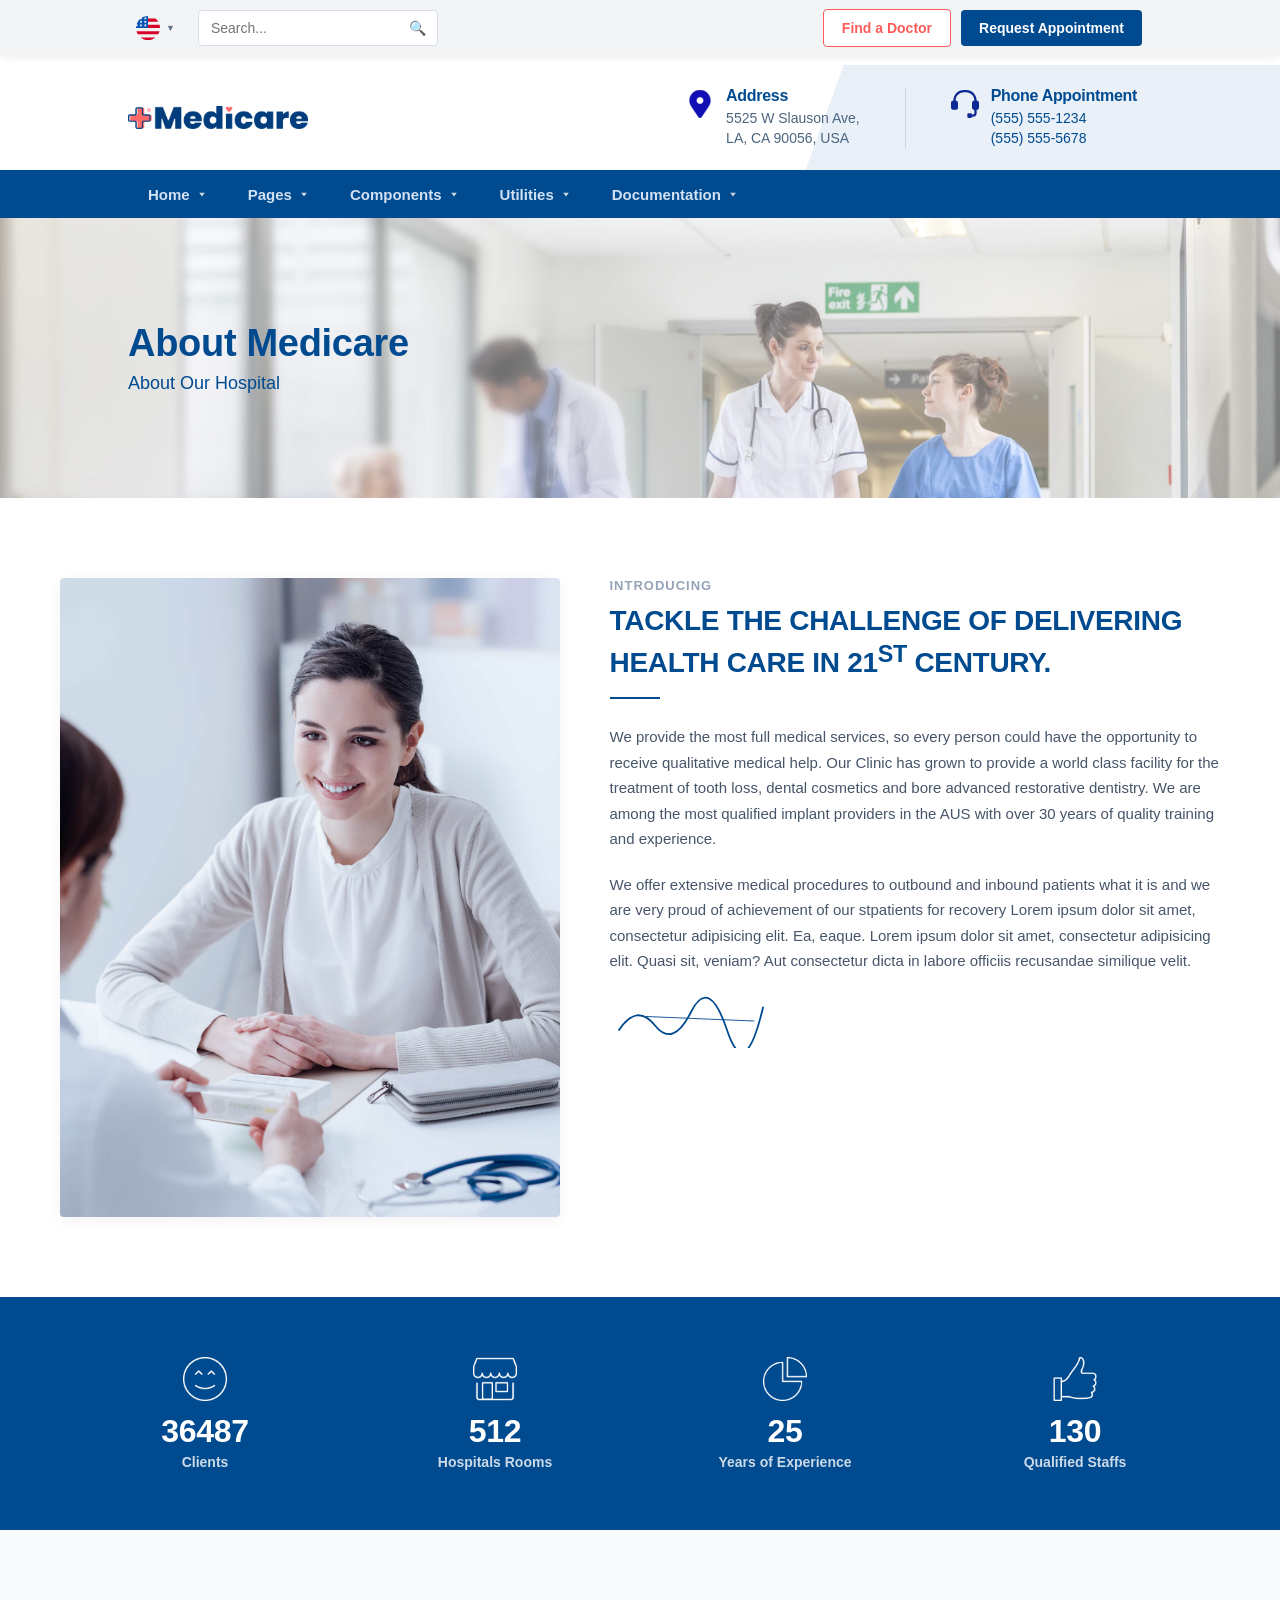
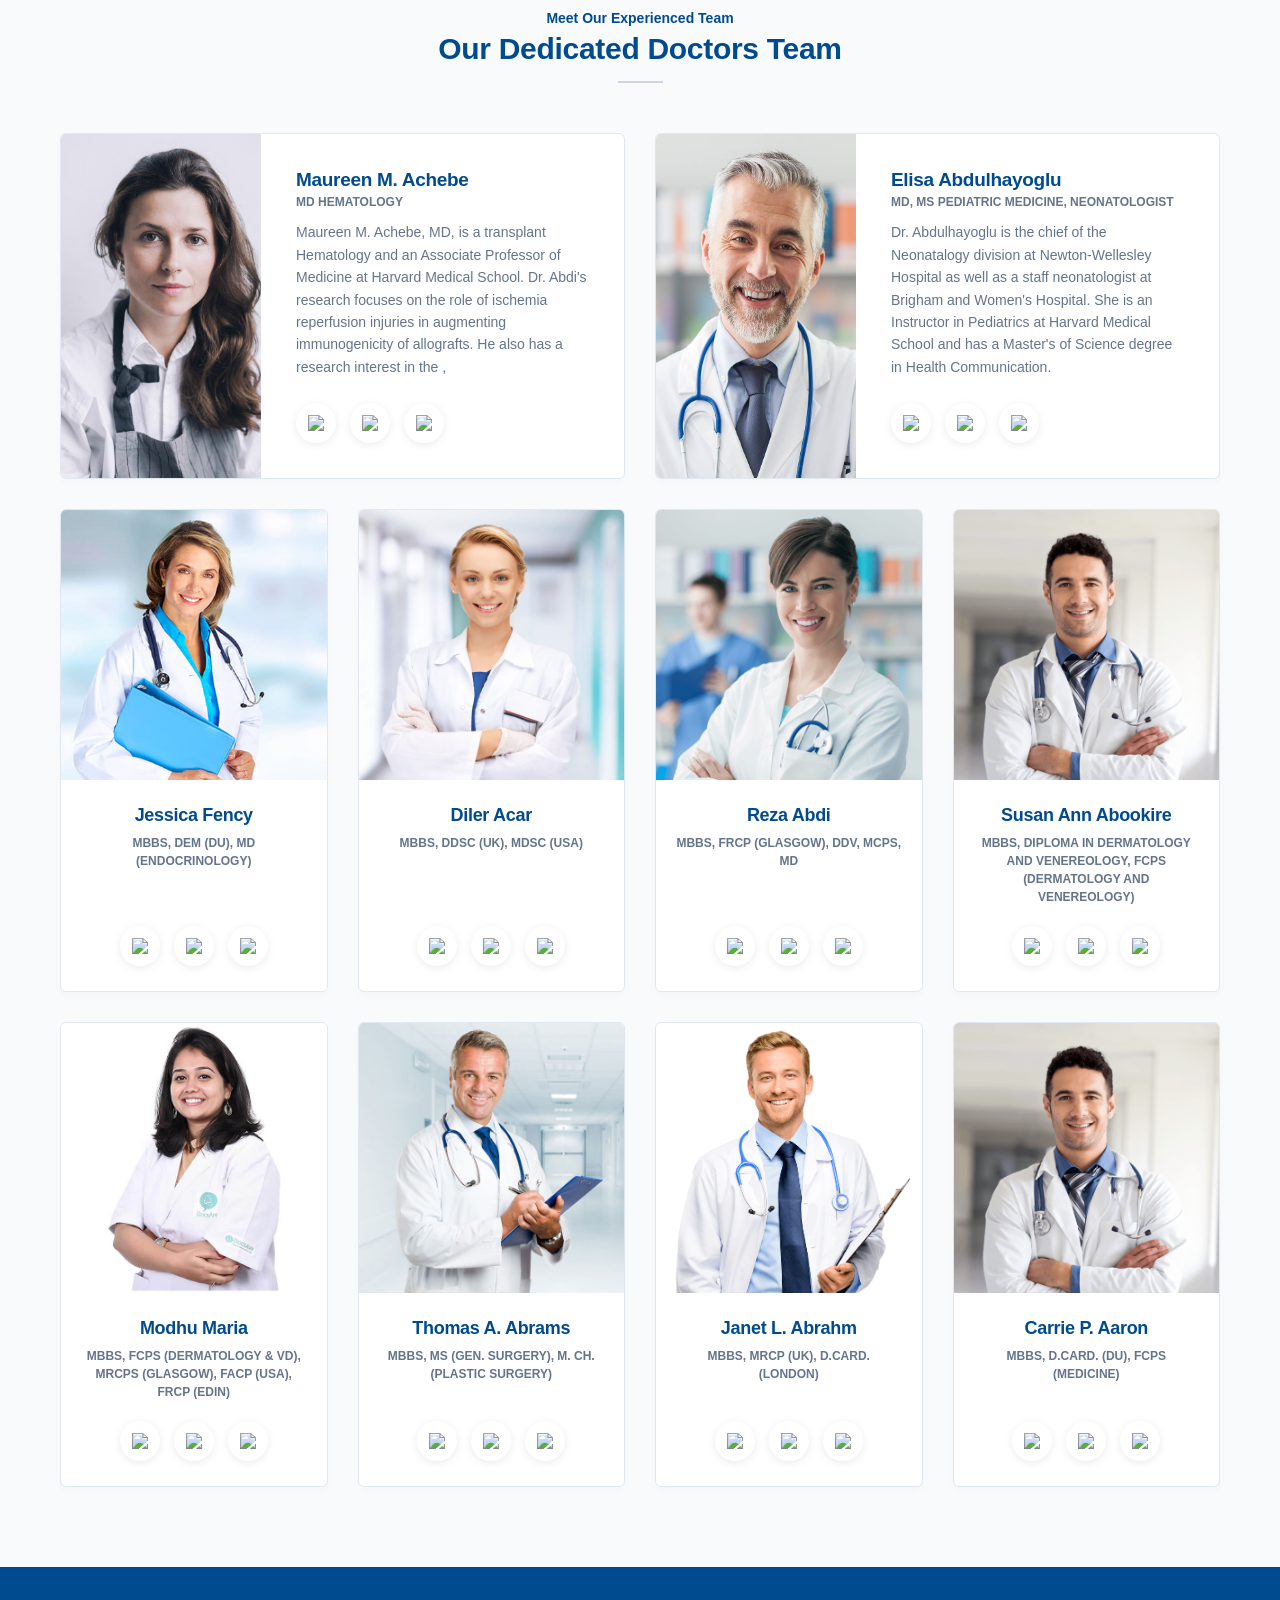
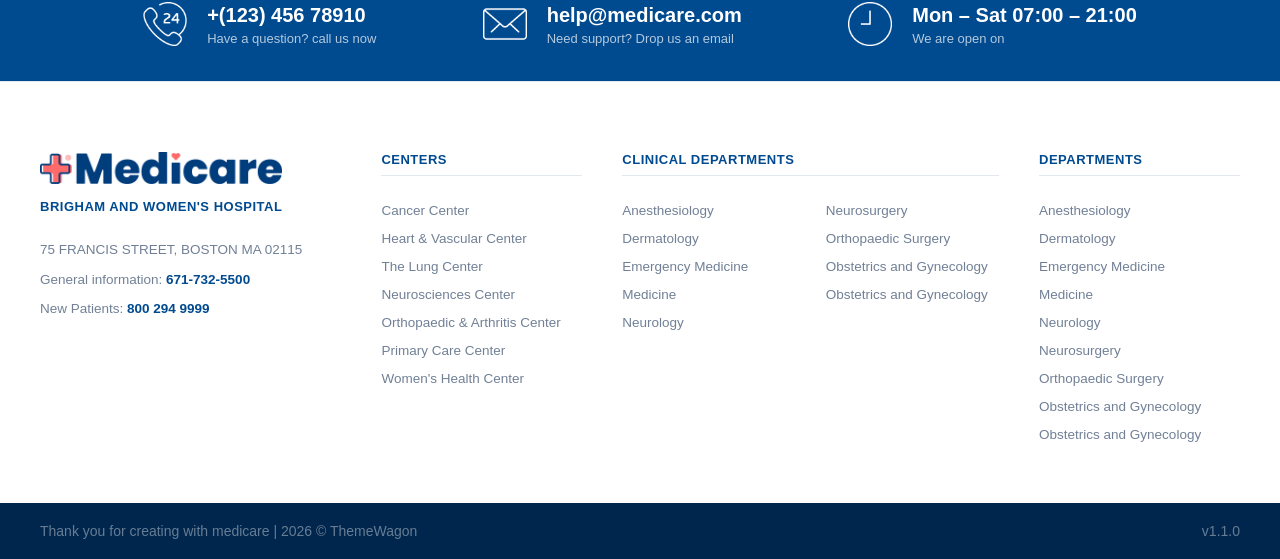
==== commit a78eeb40: "updatedVersion4" ====
--- a/about.html
+++ b/about.html
@@ -6,6 +6,7 @@
     <meta name="viewport" content="width=device-width, initial-scale=1.0" />
     <title>About Us - Medicare</title>
     <link rel="stylesheet" href="style.css" />
+     <link rel="shortcut icon" href="img/favicon-32x32.png" type="image/x-icon">
 </head>
 
 <body>
@@ -13,22 +14,22 @@
         <div class="cou_and_feild_box">
             <div class="language-selector">
                 <div class="lang-trigger">
-                    <img src="./united-states.svg" alt="United States Flag" class="country_img">
+                    <img src="img/united-states.svg" alt="United States Flag" class="country_img">
                     <span class="lang-arrow">▼</span>
                 </div>
                 <ul class="lang-dropdown">
                     <li class="lang-item active">
-                        <img src="./india.jpg" alt="IN">
+                        <img src="img/india.jpg" alt="IN">
                         <span class="lang-text">IN</span>
                         <span class="lang-check">✓</span>
                     </li>
                     <li class="lang-item">
-                        <img src="uk.png" alt="UK">
+                        <img src="img/uk.png" alt="UK">
                         <span class="lang-text">UK</span>
                         <span class="lang-check"></span>
                     </li>
                     <li class="lang-item">
-                        <img src="./us.jpg" alt="US">
+                        <img src="img/us.jpg" alt="US">
                         <span class="lang-text">US</span>
                         <span class="lang-check"></span>
                     </li>
@@ -51,19 +52,22 @@
     <header class="main-header">
         <div class="header-branding">
             <div class="logo">
-               <a href="./index.html"> <img src="logo.png" alt="Medicare" class="logo-img" /></a>
-            </div>
+                <img src="img/logo.png" alt="Medicare" class="logo-img" />
+            </div>
+
             <div class="header-info-strip">
                 <div class="info-block">
-                    <img src="location-pin-svgrepo-com (1).svg" alt="Location" class="info-icon" />
+                    <img src="img/location-pin-svgrepo-com (1).svg" alt="Location" class="info-icon" />
                     <div class="info-text">
                         <h3>Address</h3>
                         <p>5525 W Slauson Ave,<br>LA, CA 90056, USA</p>
                     </div>
                 </div>
+
                 <div class="vertical-divider"></div>
+
                 <div class="info-block">
-                    <img src="headset-svgrepo-com.svg" alt="Phone" class="info-icon" />
+                    <img src="img/headset-svgrepo-com.svg" alt="Phone" class="info-icon" />
                     <div class="info-text">
                         <h3>Phone Appointment</h3>
                         <p><a href="tel:5555551234">(555) 555-1234</a></p>
@@ -71,26 +75,51 @@
                     </div>
                 </div>
             </div>
-            <button class="mobile-nav-toggle" aria-label="Toggle Navigation">
-                <span class="hamburger-bar"></span>
-                <span class="hamburger-bar"></span>
-                <span class="hamburger-bar"></span>
-            </button>
+
+            <div class="mobile-nav-toggle-wrapper">
+                <a href="#mobileMenuModal" class="mobile-nav-toggle" aria-label="Toggle Navigation">
+                    <span class="hamburger-bar"></span>
+                    <span class="hamburger-bar"></span>
+                    <span class="hamburger-bar"></span>
+                </a>
+                <div id="mobileMenuModal" class="mobile-menu-overlay">
+                    <a href="#" class="mobile-menu-close-zone"></a>
+                    <div class="mobile-menu-dropdown-card">
+                        <div class="mobile-menu-header">
+                            <img src="img/logo.png" alt="Medicare" class="mobile-logo-img" />
+                            <a href="#" class="mobile-menu-close-btn">&times;</a>
+                        </div>
+                        <ul class="mobile-nav-links-list">
+                            <li><a href="index.html">Home</a></li>
+                            <li><a href="about.html">About</a></li>
+                            <li><a href="blog.html">Blog</a></li>
+                            <li><a href="blog-details.html">Blog Detail</a></li>
+                            <li><a href="#">Researches</a></li>
+                            <li><a href="#">Research Detail</a></li>
+                            <li><a href="#">Contact</a></li>
+                            <li><a href="#">Starter</a></li>
+                        </ul>
+                    </div>
+                </div>
+            </div>
         </div>
 
         <nav class="nav-bar">
             <ul class="nav-links">
                 <li class="has-dropdown">
-                    <a href="index.html">Home <img src="./triangle-down-svgrepo-com (1).svg" alt="" class="tri" /></a>
+                    <a href="#">Home <img src="img/triangle-down-svgrepo-com (1).svg" alt="" class="tri" /></a>
                     <ul class="dropdown-menu">
-                        <li><a href="index.html">Header Static</a></li>
-                        <li><a href="index.html">Header Slider</a></li>
+                        <li><a href="#">Header Static</a></li>
+                        <li><a href="#">Header Slider</a></li>
+                        <li><a href="#">Youtube Background</a></li>
+                        <li><a href="#">Self Hosted Video</a></li>
+                        <li><a href="#">RTL</a></li>
                     </ul>
                 </li>
                 <li class="has-dropdown">
-                    <a href="#">Pages <img src="./triangle-down-svgrepo-com (1).svg" alt="" class="tri" /></a>
+                    <a href="#">Pages <img src="img/triangle-down-svgrepo-com (1).svg" alt="" class="tri" /></a>
                     <ul class="dropdown-menu">
-                        <li><a href="about.html">About</a></li>
+                        <li><a href="./about.html">About</a></li>
                         <li><a href="./blog.html">Blog</a></li>
                         <li><a href="./blog-details.html">Blog Detail</a></li>
                         <li><a href="#">Researches</a></li>
@@ -101,7 +130,8 @@
                 </li>
                 <li><a href="#">Components <img src="./triangle-down-svgrepo-com (1).svg" alt="" class="tri" /></a></li>
                 <li><a href="#">Utilities <img src="./triangle-down-svgrepo-com (1).svg" alt="" class="tri" /></a></li>
-                <li><a href="#">Documentation <img src="./triangle-down-svgrepo-com (1).svg" alt="" class="tri" /></a></li>
+                <li><a href="#">Documentation <img src="./triangle-down-svgrepo-com (1).svg" alt="" class="tri" /></a>
+                </li>
             </ul>
         </nav>
     </header>
@@ -118,7 +148,7 @@
         <div class="about-page-container">
             <div class="about-intro-grid">
                 <div class="about-intro-media">
-                    <img src="./about2.jpg" alt="Hands consultation details">
+                    <img src="img/about2.jpg" alt="Hands consultation details">
                 </div>
                 <div class="about-intro-text">
                     <p class="intro-badge">Introducing</p>
@@ -146,28 +176,28 @@
             <div class="stats-counter-grid">
                 <div class="stat-counter-card">
                     <div class="stat-icon-box">
-                        <img src="./happy-1.png" alt="Clients Icon" class="stat-img">
+                        <img src="img/happy-1.png" alt="Clients Icon" class="stat-img">
                     </div>
                     <h3>36487</h3>
                     <p>Clients</p>
                 </div>
                 <div class="stat-counter-card">
                     <div class="stat-icon-box">
-                        <img src="./shop.png" alt="Hospitals Rooms Icon" class="stat-img">
+                        <img src="img/shop.png" alt="Hospitals Rooms Icon" class="stat-img">
                     </div>
                     <h3>512</h3>
                     <p>Hospitals Rooms</p>
                 </div>
                 <div class="stat-counter-card">
                     <div class="stat-icon-box">
-                        <img src="./pie-chart.png" alt="Years of Experience Icon" class="stat-img">
+                        <img src="img/pie-chart.png" alt="Years of Experience Icon" class="stat-img">
                     </div>
                     <h3>25</h3>
                     <p>Years of Experience</p>
                 </div>
                 <div class="stat-counter-card">
                     <div class="stat-icon-box">
-                        <img src="./like.png" alt="Qualified Staffs Icon" class="stat-img">
+                        <img src="img/like.png" alt="Qualified Staffs Icon" class="stat-img">
                     </div>
                     <h3>130</h3>
                     <p>Qualified Staffs</p>
@@ -188,7 +218,7 @@
                 <div class="doctor-profile-card">
                     <div class="doc-card-inner">
                         <div class="doc-image-side">
-                            <img src="./about3.jpg" alt="Maureen M. Achebe">
+                            <img src="img/about3.jpg" alt="Maureen M. Achebe">
                         </div>
                         <div class="doc-info-side">
                             <h4>Maureen M. Achebe</h4>
@@ -208,7 +238,7 @@
                 <div class="doctor-profile-card">
                     <div class="doc-card-inner">
                         <div class="doc-image-side">
-                            <img src="./about4.jpg" alt="Elisa Abdulhayoglu">
+                            <img src="img/about4.jpg" alt="Elisa Abdulhayoglu">
                         </div>
                         <div class="doc-info-side">
                             <h4>Elisa Abdulhayoglu</h4>
@@ -229,7 +259,7 @@
             <div class="doctors-profiles-secondary-grid">
                 <div class="doctor-profile-vertical-card">
                     <div class="doc-vertical-image">
-                        <img src="./about11.jpg" alt="Jessica Fency">
+                        <img src="img/about11.jpg" alt="Jessica Fency">
                     </div>
                     <div class="doc-vertical-info">
                         <h4>Jessica Fency</h4>
@@ -244,7 +274,7 @@
 
                 <div class="doctor-profile-vertical-card">
                     <div class="doc-vertical-image">
-                        <img src="./about12.jpg" alt="Diler Acar">
+                        <img src="img/about12.jpg" alt="Diler Acar">
                     </div>
                     <div class="doc-vertical-info">
                         <h4>Diler Acar</h4>
@@ -259,7 +289,7 @@
 
                 <div class="doctor-profile-vertical-card">
                     <div class="doc-vertical-image">
-                        <img src="./about13.png" alt="Reza Abdi">
+                        <img src="img/about13.png" alt="Reza Abdi">
                     </div>
                     <div class="doc-vertical-info">
                         <h4>Reza Abdi</h4>
@@ -274,7 +304,7 @@
 
                 <div class="doctor-profile-vertical-card">
                     <div class="doc-vertical-image">
-                        <img src="./about14.png" alt="Susan Ann Abookire">
+                        <img src="img/about14.png" alt="Susan Ann Abookire">
                     </div>
                     <div class="doc-vertical-info">
                         <h4>Susan Ann Abookire</h4>
@@ -289,7 +319,7 @@
 
                 <div class="doctor-profile-vertical-card">
                     <div class="doc-vertical-image">
-                        <img src="./about15.jpg" alt="Modhu Maria">
+                        <img src="img/about15.jpg" alt="Modhu Maria">
                     </div>
                     <div class="doc-vertical-info">
                         <h4>Modhu Maria</h4>
@@ -304,7 +334,7 @@
 
                 <div class="doctor-profile-vertical-card">
                     <div class="doc-vertical-image">
-                        <img src="./about16.jpg" alt="Thomas A. Abrams">
+                        <img src="img/about16.jpg" alt="Thomas A. Abrams">
                     </div>
                     <div class="doc-vertical-info">
                         <h4>Thomas A. Abrams</h4>
@@ -319,7 +349,7 @@
 
                 <div class="doctor-profile-vertical-card">
                     <div class="doc-vertical-image">
-                        <img src="./about17.png" alt="Janet L. Abrahm">
+                        <img src="img/about17.png" alt="Janet L. Abrahm">
                     </div>
                     <div class="doc-vertical-info">
                         <h4>Janet L. Abrahm</h4>
@@ -334,7 +364,7 @@
 
                 <div class="doctor-profile-vertical-card">
                     <div class="doc-vertical-image">
-                        <img src="./about14.png" alt="Carrie P. Aaron">
+                        <img src="img/about14.png" alt="Carrie P. Aaron">
                     </div>
                     <div class="doc-vertical-info">
                         <h4>Carrie P. Aaron</h4>
@@ -355,7 +385,7 @@
             <div class="info-strip-grid">
                 <div class="strip-item">
                     <div class="strip-icon-box">
-                        <img src="customer-service.png" alt="Phone" class="strip-icon-img">
+                        <img src="img/customer-service.png" alt="Phone" class="strip-icon-img">
                     </div>
                     <div class="strip-text">
                         <p class="strip-value">+(123) 456 78910</p>
@@ -365,7 +395,7 @@
 
                 <div class="strip-item">
                     <div class="strip-icon-box">
-                        <img src="mail-5.png" alt="Mail" class="strip-icon-img">
+                        <img src="img/mail-5.png" alt="Mail" class="strip-icon-img">
                     </div>
                     <div class="strip-text">
                         <p class="strip-value">help@medicare.com</p>
@@ -375,7 +405,7 @@
 
                 <div class="strip-item">
                     <div class="strip-icon-box">
-                        <img src="clock-2.png" alt="Clock" class="strip-icon-img">
+                        <img src="img/clock-2.png" alt="Clock" class="strip-icon-img">
                     </div>
                     <div class="strip-text">
                         <p class="strip-value">Mon – Sat 07:00 – 21:00</p>
@@ -392,7 +422,7 @@
                 
                 <div class="footer-brand-column">
                     <div class="footer-logo">
-                        <img src="logo.png" alt="Medicare Logo" class="footer-logo-img">
+                        <img src="img/logo.png" alt="Medicare Logo" class="footer-logo-img">
                     </div>
                     <h3 class="hospital-subname">BRIGHAM AND WOMEN'S HOSPITAL</h3>
                     <div class="address-block">
--- a/style.css
+++ b/style.css
@@ -15,6 +15,7 @@
   overflow-x: hidden;
 }
 
+/* container */
 .container {
   width: 100%;
   min-height: 55px;
@@ -30,6 +31,7 @@
   z-index: 9999;
 }
 
+/* main-header */
 .main-header {
   width: 100%;
   background: #fff;
@@ -440,6 +442,7 @@
   border-radius: 2px;
 }
 
+/* index */
 .carousel {
   position: relative;
   width: 100%;
@@ -891,7 +894,7 @@
   width: 100%;
   padding: 80px 20px;
   background: linear-gradient(rgba(0, 51, 102, 0.85), rgba(0, 51, 102, 0.9)),
-    url('./backgroundimg\'.jpg') no-repeat center center/cover;
+    url("img/backgroundimg'.jpg") no-repeat center center/cover;
   color: #ffffff;
   text-align: center;
 }
@@ -1182,6 +1185,821 @@
   margin: 4px 0 0 0;
 }
 
+/* about */
+.about-page-container {
+  width: 100%;
+  max-width: 1200px;
+  margin: 0 auto;
+  padding: 0 20px;
+}
+
+.page-title-banner {
+  position: relative;
+  width: 100%;
+  height: 280px;
+  background: url('img/about1.jpg') no-repeat center center/cover;
+  display: flex;
+  align-items: center;
+  padding-left: 10%;
+}
+
+.title-banner-overlay {
+  position: absolute;
+  inset: 0;
+  background-color: rgba(255, 255, 255, 0.4);
+  z-index: 1;
+}
+
+.title-banner-content {
+  position: relative;
+  z-index: 2;
+}
+
+.title-banner-content h1 {
+  font-size: 38px;
+  color: #004a8f;
+  font-weight: 900;
+  text-transform: capitalize;
+  margin-bottom: 8px;
+}
+
+.title-banner-content p {
+  font-size: 18px;
+  color: #004a8f;
+}
+
+.about-intro-section {
+  width: 100%;
+  background-color: #ffffff;
+  padding: 80px 0;
+}
+
+.about-intro-grid {
+  display: flex;
+  align-items: flex-start;
+  gap: 50px;
+}
+
+.about-intro-media {
+  flex: 0.9;
+  border-radius: 4px;
+  overflow: hidden;
+  box-shadow: 0 4px 15px rgba(0, 0, 0, 0.05);
+}
+
+.about-intro-media img {
+  width: 100%;
+  height: auto;
+  display: block;
+}
+
+.about-intro-text {
+  flex: 1.1;
+}
+
+.intro-badge {
+  font-size: 13px;
+  font-weight: 700;
+  color: #94a3b8;
+  text-transform: uppercase;
+  letter-spacing: 1px;
+  margin-bottom: 10px;
+}
+
+.about-intro-text h2 {
+  font-size: 28px;
+  color: #004a8f;
+  font-weight: 900;
+  line-height: 1.3;
+  margin-bottom: 15px;
+}
+
+.intro-line {
+  width: 50px;
+  height: 2px;
+  background-color: #004a8f;
+  margin-bottom: 25px;
+}
+
+.intro-paragraph {
+  font-size: 15px;
+  line-height: 1.7;
+  color: #475569;
+  margin-bottom: 20px;
+}
+
+.signature-box {
+  width: 180px;
+  height: auto;
+  margin-top: 15px;
+}
+
+.about-stats-strip {
+  width: 100%;
+  background-color: #004a8f;
+  padding: 60px 0;
+  color: #ffffff;
+}
+
+.stats-counter-grid {
+  display: flex;
+  justify-content: space-between;
+  align-items: center;
+  text-align: center;
+}
+
+.stat-counter-card {
+  flex: 1;
+  display: flex;
+  flex-direction: column;
+  align-items: center;
+}
+
+.stat-counter-card h3 {
+  font-size: 32px;
+  font-weight: 800;
+  margin-bottom: 4px;
+}
+
+.stat-icon-box {
+  width: 44px;
+  height: 44px;
+  display: flex;
+  align-items: center;
+  justify-content: center;
+  margin-bottom: 12px;
+}
+
+.stat-img {
+  width: 100%;
+  height: 100%;
+  object-fit: contain;
+  display: block;
+}
+
+.stat-counter-card p {
+  font-size: 14px;
+  color: rgba(255, 255, 255, 0.8);
+  font-weight: 600;
+}
+
+.about-doctors-section {
+  width: 100%;
+  background-color: #f8fafc;
+  padding: 80px 0;
+}
+
+.doctors-section-heading {
+  text-align: center;
+  margin-bottom: 50px;
+}
+
+.doctors-sub-title {
+  font-size: 14px;
+  font-weight: 700;
+  color: #004a8f;
+  margin-bottom: 6px;
+}
+
+.doctors-section-heading h2 {
+  font-size: 30px;
+  color: #004a8f;
+  font-weight: 800;
+}
+
+.doctors-heading-line {
+  width: 45px;
+  height: 2px;
+  background-color: #cbd5e1;
+  margin: 15px auto 0 auto;
+}
+
+.doctors-profiles-grid {
+  display: grid;
+  grid-template-columns: 1fr 1fr;
+  gap: 30px;
+  margin-bottom: 30px;
+}
+
+.doctor-profile-card {
+  background-color: #ffffff;
+  border: 1px solid #e2e8f0;
+  border-radius: 6px;
+  overflow: hidden;
+  box-shadow: 0 4px 10px rgba(0, 0, 0, 0.02);
+  transition: transform 0.3s ease, box-shadow 0.3s ease;
+}
+
+.doctor-profile-card:hover {
+  transform: translateY(-5px);
+  box-shadow: 0 8px 25px rgba(0, 0, 0, 0.08);
+}
+
+.doc-card-inner {
+  display: flex;
+  align-items: stretch;
+  width: 100%;
+}
+
+.doc-image-side {
+  width: 200px;
+  flex-shrink: 0;
+  position: relative;
+}
+
+.doc-image-side img {
+  width: 100%;
+  height: 100%;
+  object-fit: cover;
+  display: block;
+}
+
+.doc-info-side {
+  flex-grow: 1;
+  padding: 35px;
+  display: flex;
+  flex-direction: column;
+  justify-content: center;
+}
+
+.doc-info-side h4 {
+  font-size: 19px;
+  color: #004a8f;
+  font-weight: 800;
+  margin-bottom: 4px;
+}
+
+.doc-specialty {
+  font-size: 12px;
+  font-weight: 700;
+  color: #64748b;
+  margin-bottom: 12px;
+  text-transform: uppercase;
+}
+
+.doc-bio {
+  font-size: 14px;
+  line-height: 1.6;
+  color: #64748b;
+  margin-bottom: 15px;
+}
+
+.doc-social-links {
+  display: flex;
+  gap: 14px;
+  align-items: center;
+  margin-top: 10px;
+}
+
+.doc-social-links a {
+  width: 40px;
+  height: 40px;
+  background: #ffffff;
+  border-radius: 50%;
+  display: flex;
+  justify-content: center;
+  align-items: center;
+  box-shadow: 0 2px 8px rgba(0, 0, 0, 0.08);
+  transition: transform 0.2s ease-in-out;
+  text-decoration: none;
+}
+
+.doc-social-links a:hover {
+  transform: scale(1.1);
+}
+
+.doc-social-links img {
+  width: 16px;
+  height: 16px;
+  object-fit: contain;
+  display: block;
+}
+
+.doctors-profiles-secondary-grid {
+  display: grid;
+  grid-template-columns: repeat(4, 1fr);
+  gap: 30px;
+  width: 100%;
+}
+
+.doctor-profile-vertical-card {
+  background-color: #ffffff;
+  border: 1px solid #e2e8f0;
+  border-radius: 6px;
+  overflow: hidden;
+  display: flex;
+  flex-direction: column;
+  box-shadow: 0 4px 10px rgba(0, 0, 0, 0.02);
+  transition: transform 0.3s ease, box-shadow 0.3s ease;
+}
+
+.doctor-profile-vertical-card:hover {
+  transform: translateY(-5px);
+  box-shadow: 0 8px 25px rgba(0, 0, 0, 0.08);
+}
+
+.doc-vertical-image {
+  width: 100%;
+  height: 270px;
+  position: relative;
+  overflow: hidden;
+}
+
+.doc-vertical-image img {
+  width: 100%;
+  height: 100%;
+  object-fit: cover;
+  display: block;
+}
+
+.doc-vertical-info {
+  padding: 25px 20px;
+  text-align: center;
+  flex-grow: 1;
+  display: flex;
+  flex-direction: column;
+  justify-content: space-between;
+  align-items: center;
+}
+
+.doc-vertical-info h4 {
+  font-size: 18px;
+  color: #004a8f;
+  font-weight: 800;
+  margin-bottom: 8px;
+}
+
+.doc-vertical-info .doc-specialty {
+  font-size: 12px;
+  font-weight: 600;
+  color: #64748b;
+  line-height: 1.5;
+  margin-bottom: 20px;
+  min-height: 54px;
+}
+
+.vertical-layout-links {
+  justify-content: center;
+  margin-top: auto;
+}
+
+/* blog */
+.blog-banner-bg {
+  background: url('img/img71.jpg') no-repeat center center/cover;
+}
+
+.blog-feed-section {
+  width: 100%;
+  background-color: #ffffff;
+  padding: 80px 0;
+}
+
+.blog-horizontal-card {
+  align-items: center;
+}
+
+.blog-content-box h3 {
+  font-size: 22px;
+  margin-bottom: 8px;
+}
+
+.blog-content-box h3 a {
+  text-decoration: none;
+  transition: color 0.2s ease;
+}
+
+.blog-content-box h3 a:hover {
+  color: #ff5b5b;
+}
+
+.blog-meta {
+  font-weight: 600;
+  margin-bottom: 14px;
+}
+
+.blog-excerpt {
+  font-size: 15px;
+  line-height: 1.6;
+}
+
+.blog-pagination-wrapper {
+  width: 100%;
+  display: flex;
+  justify-content: center;
+  align-items: center;
+  margin: 50px 0 20px 0;
+}
+
+.pagination-items-list {
+  list-style: none;
+  padding: 0;
+  margin: 0;
+  display: flex;
+  align-items: center;
+  gap: 6px;
+}
+
+.pagination-items-list li {
+  display: flex;
+  justify-content: center;
+  align-items: center;
+}
+
+.pagination-items-list li a,
+.pagination-items-list li span {
+  display: flex;
+  justify-content: center;
+  align-items: center;
+  width: 38px;
+  height: 38px;
+  border: 1px solid #e2e8f0;
+  border-radius: 4px;
+  text-decoration: none;
+  font-size: 14px;
+  font-weight: 700;
+  color: #004a8f;
+  background-color: #ffffff;
+  transition: all 0.2s ease-in-out;
+}
+
+.pagination-items-list li a:hover {
+  background-color: #f1f5f9;
+  border-color: #cbd5e1;
+}
+
+.pagination-items-list li.active a {
+  color: #ffffff;
+  background-color: #004a8f;
+  border-color: #004a8f;
+  cursor: default;
+}
+
+.pagination-items-list li.text-dots span {
+  border-color: transparent;
+  background-color: transparent;
+  color: #64748b;
+  letter-spacing: -1px;
+  font-size: 10px;
+  cursor: default;
+}
+
+.pagination-items-list li.disabled a {
+  color: #cbd5e1;
+  background-color: #f8fafc;
+  border-color: #e2e8f0;
+  cursor: not-allowed;
+  pointer-events: none;
+}
+
+.pagination-items-list li.page-control-arrow a {
+  font-size: 18px;
+  line-height: 1;
+}
+
+/* details */
+.article-featured-banner {
+  background: url('img/81.jpg') no-repeat center center/cover;
+}
+
+.title-banner-overlay-dark {
+  position: absolute;
+  inset: 0;
+  background-color: rgba(0, 74, 143, 0.08);
+  z-index: 1;
+}
+
+.full-width-title-container {
+  max-width: 900px;
+  padding-right: 40px;
+}
+
+.full-width-title-container h1 {
+  color: #ffffff;
+}
+
+.full-width-title-container p {
+  color: #e2e8f0;
+}
+
+.author-meta-card {
+  display: flex;
+  align-items: center;
+  gap: 12px;
+  margin-bottom: 25px;
+}
+
+.author-avatar-img {
+  width: 44px;
+  height: 44px;
+  border-radius: 50%;
+  background-color: #cbd5e1;
+  object-fit: cover;
+}
+
+.author-meta-info {
+  display: flex;
+  flex-direction: column;
+}
+
+.author-name {
+  color: #004a8f;
+  font-weight: 700;
+  font-size: 14.5px;
+}
+
+.publish-date {
+  font-size: 12px;
+  color: #64748b;
+}
+
+.custom-side-quote {
+  font-size: 20px;
+  font-weight: 300;
+  color: #475569;
+  line-height: 1.6;
+  border-left: 1px solid #cbd5e1;
+  padding: 10px 0 10px 30px;
+  margin: 40px 0;
+}
+
+.custom-side-quote cite {
+  display: block;
+  font-size: 13px;
+  color: #94a3b8;
+  margin-top: 10px;
+  font-style: normal;
+  font-weight: 600;
+}
+
+.article-embedded-media-box {
+  width: 100%;
+  height: auto;
+  max-height: 450px;
+  overflow: hidden;
+  border-radius: 4px;
+  margin: 30px 0;
+  background-color: #f1f5f9;
+}
+
+.article-embedded-media-box img {
+  width: 100%;
+  height: 100%;
+  object-fit: cover;
+  display: block;
+}
+
+.article-bullet-list {
+  list-style: none;
+  padding-left: 0;
+  margin-bottom: 25px;
+}
+
+.article-bullet-list li {
+  position: relative;
+  padding-left: 20px;
+  font-size: 15.5px;
+  color: #475569;
+  line-height: 1.7;
+  margin-bottom: 8px;
+}
+
+.article-bullet-list li::before {
+  content: "•";
+  color: #64748b;
+  font-size: 18px;
+  position: absolute;
+  left: 5px;
+  top: -1px;
+}
+
+.reviewer-credit {
+  font-style: italic;
+  font-size: 14px;
+  color: #64748b;
+  margin-top: 35px;
+  padding-top: 15px;
+  border-top: 1px dashed #e2e8f0;
+}
+
+.article-share-strip-row {
+  display: flex;
+  align-items: center;
+  gap: 20px;
+  margin: 40px 0;
+  padding: 15px 0;
+  border-top: 1px solid #e2e8f0;
+  border-bottom: 1px solid #e2e8f0;
+}
+
+.share-label {
+  font-weight: 800;
+  color: #004a8f;
+  font-size: 15px;
+}
+
+.share-icon-links {
+  display: flex;
+  gap: 12px;
+}
+
+.share-icon-links a {
+  width: 32px;
+  height: 32px;
+  display: flex;
+  justify-content: center;
+  align-items: center;
+  border-radius: 50%;
+  background-color: #f8fafc;
+  transition: transform 0.2s ease;
+}
+
+.share-icon-links a:hover {
+  transform: scale(1.1);
+}
+
+.share-icon-links img {
+  width: 14px;
+  height: 14px;
+  object-fit: contain;
+}
+
+.sidebar-flat-categories-list {
+  list-style: none;
+  padding: 0;
+  margin: 0;
+}
+
+.sidebar-flat-categories-list li {
+  position: relative;
+  padding-left: 15px;
+  margin-bottom: 12px;
+}
+
+.sidebar-flat-categories-list li::before {
+  content: "•";
+  color: #004a8f;
+  position: absolute;
+  left: 0;
+  top: -1px;
+}
+
+.sidebar-flat-categories-list li a {
+  color: #475569;
+  text-decoration: none;
+  font-size: 14px;
+  font-weight: 600;
+  transition: color 0.2s ease;
+}
+
+.sidebar-flat-categories-list li a:hover {
+  color: #004a8f;
+}
+
+.tags-cloud-flex-wrapper {
+  display: flex;
+  flex-wrap: wrap;
+  gap: 8px;
+}
+
+.tag-badge-link {
+  display: inline-block;
+  padding: 4px 12px;
+  background-color: #e9f0f8;
+  color: #004a8f;
+  text-decoration: none;
+  font-size: 12px;
+  font-weight: 600;
+  border-radius: 20px;
+  transition: background-color 0.2s ease;
+}
+
+.tag-badge-link:hover {
+  background-color: #004a8f;
+  color: #ffffff;
+}
+
+.image-ad-widget-box .widget-body-content {
+  padding: 0;
+}
+
+.ad-card-inner-item {
+  padding: 20px;
+  border-bottom: 1px solid #e2e8f0;
+}
+
+.ad-card-inner-item:last-child {
+  border-bottom: none;
+}
+
+.ad-image-frame {
+  width: 100%;
+  height: 140px;
+  background-color: #e2e8f0;
+  border-radius: 4px;
+  overflow: hidden;
+  margin-bottom: 12px;
+}
+
+.ad-image-frame img {
+  width: 100%;
+  height: 100%;
+  object-fit: cover;
+}
+
+.ad-caption-text {
+  font-size: 13.5px;
+  color: #004a8f;
+  font-weight: 700;
+  line-height: 1.4;
+}
+
+.blog-details-main-section {
+  width: 100%;
+  background-color: #ffffff;
+  padding: 60px 0;
+}
+
+.blog-details-layout-grid {
+  display: grid;
+  grid-template-columns: 2.2fr 1fr;
+  gap: 45px;
+  align-items: flex-start;
+}
+
+.blog-article-content-wrapper {
+  min-width: 0;
+}
+
+.blog-sidebar-widgets-column {
+  display: flex;
+  flex-direction: column;
+  gap: 30px;
+}
+
+.article-rich-text-body h2 {
+  font-size: 26px;
+  color: #004a8f;
+  margin: 35px 0 15px 0;
+  font-weight: 800;
+}
+
+.article-rich-text-body p {
+  font-size: 15.5px;
+  color: #4a5568;
+  line-height: 1.7;
+  margin-bottom: 20px;
+}
+
+.author-bio-card-box {
+  display: flex;
+  gap: 30px;
+  padding: 40px;
+  background-color: #f8fafc;
+  border: 1px solid #e2e8f0;
+  border-radius: 6px;
+  margin-top: 40px;
+  align-items: center;
+}
+
+.bio-avatar-frame {
+  width: 160px;
+  height: auto;
+  flex-shrink: 0;
+}
+
+.bio-avatar-img {
+  width: 100%;
+  height: auto;
+  display: block;
+  object-fit: contain;
+}
+
+.bio-main-text {
+  flex-grow: 1;
+}
+
+.bio-main-text h4 {
+  font-size: 20px;
+  color: #004a8f;
+  margin-bottom: 4px;
+  font-weight: 800;
+}
+
+.bio-title {
+  font-size: 13px;
+  font-weight: 700;
+  color: #94a3b8;
+  text-transform: uppercase;
+  margin-bottom: 16px;
+}
+
+.bio-desc {
+  font-size: 15px;
+  color: #475569;
+  line-height: 1.6;
+  margin-bottom: 20px;
+}
+
 .main-site-footer {
   width: 100%;
   background-color: #ffffff;
@@ -1445,835 +2263,6 @@
   text-align: center;
 }
 
-.about-page-container {
-  width: 100%;
-  max-width: 1200px;
-  margin: 0 auto;
-  padding: 0 20px;
-}
-
-.page-title-banner {
-  position: relative;
-  width: 100%;
-  height: 280px;
-  background: url('./about1.jpg') no-repeat center center/cover;
-  display: flex;
-  align-items: center;
-  padding-left: 10%;
-}
-
-.title-banner-overlay {
-  position: absolute;
-  inset: 0;
-  background-color: rgba(255, 255, 255, 0.4);
-  z-index: 1;
-}
-
-.title-banner-content {
-  position: relative;
-  z-index: 2;
-}
-
-.title-banner-content h1 {
-  font-size: 38px;
-  color: #004a8f;
-  font-weight: 900;
-  text-transform: capitalize;
-  margin-bottom: 8px;
-}
-
-.title-banner-content p {
-  font-size: 18px;
-  color: #004a8f;
-}
-
-.about-intro-section {
-  width: 100%;
-  background-color: #ffffff;
-  padding: 80px 0;
-}
-
-.about-intro-grid {
-  display: flex;
-  align-items: flex-start;
-  gap: 50px;
-}
-
-.about-intro-media {
-  flex: 0.9;
-  border-radius: 4px;
-  overflow: hidden;
-  box-shadow: 0 4px 15px rgba(0, 0, 0, 0.05);
-}
-
-.about-intro-media img {
-  width: 100%;
-  height: auto;
-  display: block;
-}
-
-.about-intro-text {
-  flex: 1.1;
-}
-
-.intro-badge {
-  font-size: 13px;
-  font-weight: 700;
-  color: #94a3b8;
-  text-transform: uppercase;
-  letter-spacing: 1px;
-  margin-bottom: 10px;
-}
-
-.about-intro-text h2 {
-  font-size: 28px;
-  color: #004a8f;
-  font-weight: 900;
-  line-height: 1.3;
-  margin-bottom: 15px;
-}
-
-.intro-line {
-  width: 50px;
-  height: 2px;
-  background-color: #004a8f;
-  margin-bottom: 25px;
-}
-
-.intro-paragraph {
-  font-size: 15px;
-  line-height: 1.7;
-  color: #475569;
-  margin-bottom: 20px;
-}
-
-.signature-box {
-  width: 180px;
-  height: auto;
-  margin-top: 15px;
-}
-
-.about-stats-strip {
-  width: 100%;
-  background-color: #004a8f;
-  padding: 60px 0;
-  color: #ffffff;
-}
-
-.stats-counter-grid {
-  display: flex;
-  justify-content: space-between;
-  align-items: center;
-  text-align: center;
-}
-
-.stat-counter-card {
-  flex: 1;
-  display: flex;
-  flex-direction: column;
-  align-items: center;
-}
-
-.stat-counter-card h3 {
-  font-size: 32px;
-  font-weight: 800;
-  margin-bottom: 4px;
-}
-
-.stat-icon-box {
-  width: 44px;
-  height: 44px;
-  display: flex;
-  align-items: center;
-  justify-content: center;
-  margin-bottom: 12px;
-}
-
-.stat-img {
-  width: 100%;
-  height: 100%;
-  object-fit: contain;
-  display: block;
-}
-
-.stat-counter-card p {
-  font-size: 14px;
-  color: rgba(255, 255, 255, 0.8);
-  font-weight: 600;
-}
-
-.about-doctors-section {
-  width: 100%;
-  background-color: #f8fafc;
-  padding: 80px 0;
-}
-
-.doctors-section-heading {
-  text-align: center;
-  margin-bottom: 50px;
-}
-
-.doctors-sub-title {
-  font-size: 14px;
-  font-weight: 700;
-  color: #004a8f;
-  margin-bottom: 6px;
-}
-
-.doctors-section-heading h2 {
-  font-size: 30px;
-  color: #004a8f;
-  font-weight: 800;
-}
-
-.doctors-heading-line {
-  width: 45px;
-  height: 2px;
-  background-color: #cbd5e1;
-  margin: 15px auto 0 auto;
-}
-
-.doctors-profiles-grid {
-  display: grid;
-  grid-template-columns: 1fr 1fr;
-  gap: 30px;
-  margin-bottom: 30px;
-}
-
-.doctor-profile-card {
-  background-color: #ffffff;
-  border: 1px solid #e2e8f0;
-  border-radius: 6px;
-  overflow: hidden;
-  box-shadow: 0 4px 10px rgba(0, 0, 0, 0.02);
-  transition: transform 0.3s ease, box-shadow 0.3s ease;
-}
-
-.doctor-profile-card:hover {
-  transform: translateY(-5px);
-  box-shadow: 0 8px 25px rgba(0, 0, 0, 0.08);
-}
-
-.doc-card-inner {
-  display: flex;
-  align-items: stretch;
-  width: 100%;
-}
-
-.doc-image-side {
-  width: 200px;
-  flex-shrink: 0;
-  position: relative;
-}
-
-.doc-image-side img {
-  width: 100%;
-  height: 100%;
-  object-fit: cover;
-  display: block;
-}
-
-.doc-info-side {
-  flex-grow: 1;
-  padding: 35px;
-  display: flex;
-  flex-direction: column;
-  justify-content: center;
-}
-
-.doc-info-side h4 {
-  font-size: 19px;
-  color: #004a8f;
-  font-weight: 800;
-  margin-bottom: 4px;
-}
-
-.doc-specialty {
-  font-size: 12px;
-  font-weight: 700;
-  color: #64748b;
-  margin-bottom: 12px;
-  text-transform: uppercase;
-}
-
-.doc-bio {
-  font-size: 14px;
-  line-height: 1.6;
-  color: #64748b;
-  margin-bottom: 15px;
-}
-
-.doc-social-links {
-  display: flex;
-  gap: 14px;
-  align-items: center;
-  margin-top: 10px;
-}
-
-.doc-social-links a {
-  width: 40px;
-  height: 40px;
-  background: #ffffff;
-  border-radius: 50%;
-  display: flex;
-  justify-content: center;
-  align-items: center;
-  box-shadow: 0 2px 8px rgba(0, 0, 0, 0.08);
-  transition: transform 0.2s ease-in-out;
-  text-decoration: none;
-}
-
-.doc-social-links a:hover {
-  transform: scale(1.1);
-}
-
-.doc-social-links img {
-  width: 16px;
-  height: 16px;
-  object-fit: contain;
-  display: block;
-}
-
-.doctors-profiles-secondary-grid {
-  display: grid;
-  grid-template-columns: repeat(4, 1fr);
-  gap: 30px;
-  width: 100%;
-}
-
-.doctor-profile-vertical-card {
-  background-color: #ffffff;
-  border: 1px solid #e2e8f0;
-  border-radius: 6px;
-  overflow: hidden;
-  display: flex;
-  flex-direction: column;
-  box-shadow: 0 4px 10px rgba(0, 0, 0, 0.02);
-  transition: transform 0.3s ease, box-shadow 0.3s ease;
-}
-
-.doctor-profile-vertical-card:hover {
-  transform: translateY(-5px);
-  box-shadow: 0 8px 25px rgba(0, 0, 0, 0.08);
-}
-
-.doc-vertical-image {
-  width: 100%;
-  height: 270px;
-  position: relative;
-  overflow: hidden;
-}
-
-.doc-vertical-image img {
-  width: 100%;
-  height: 100%;
-  object-fit: cover;
-  display: block;
-}
-
-.doc-vertical-info {
-  padding: 25px 20px;
-  text-align: center;
-  flex-grow: 1;
-  display: flex;
-  flex-direction: column;
-  justify-content: space-between;
-  align-items: center;
-}
-
-.doc-vertical-info h4 {
-  font-size: 18px;
-  color: #004a8f;
-  font-weight: 800;
-  margin-bottom: 8px;
-}
-
-.doc-vertical-info .doc-specialty {
-  font-size: 12px;
-  font-weight: 600;
-  color: #64748b;
-  line-height: 1.5;
-  margin-bottom: 20px;
-  min-height: 54px;
-}
-
-.vertical-layout-links {
-  justify-content: center;
-  margin-top: auto;
-}
-
-.blog-banner-bg {
-  background: url('./img71.jpg') no-repeat center center/cover;
-}
-
-.blog-feed-section {
-  width: 100%;
-  background-color: #ffffff;
-  padding: 80px 0;
-}
-
-.blog-horizontal-card {
-  align-items: center;
-}
-
-.blog-content-box h3 {
-  font-size: 22px;
-  margin-bottom: 8px;
-}
-
-.blog-content-box h3 a {
-  text-decoration: none;
-  transition: color 0.2s ease;
-}
-
-.blog-content-box h3 a:hover {
-  color: #ff5b5b;
-}
-
-.blog-meta {
-  font-weight: 600;
-  margin-bottom: 14px;
-}
-
-.blog-excerpt {
-  font-size: 15px;
-  line-height: 1.6;
-}
-
-.blog-pagination-wrapper {
-  width: 100%;
-  display: flex;
-  justify-content: center;
-  align-items: center;
-  margin: 50px 0 20px 0;
-}
-
-.pagination-items-list {
-  list-style: none;
-  padding: 0;
-  margin: 0;
-  display: flex;
-  align-items: center;
-  gap: 6px;
-}
-
-.pagination-items-list li {
-  display: flex;
-  justify-content: center;
-  align-items: center;
-}
-
-.pagination-items-list li a,
-.pagination-items-list li span {
-  display: flex;
-  justify-content: center;
-  align-items: center;
-  width: 38px;
-  height: 38px;
-  border: 1px solid #e2e8f0;
-  border-radius: 4px;
-  text-decoration: none;
-  font-size: 14px;
-  font-weight: 700;
-  color: #004a8f;
-  background-color: #ffffff;
-  transition: all 0.2s ease-in-out;
-}
-
-.pagination-items-list li a:hover {
-  background-color: #f1f5f9;
-  border-color: #cbd5e1;
-}
-
-.pagination-items-list li.active a {
-  color: #ffffff;
-  background-color: #004a8f;
-  border-color: #004a8f;
-  cursor: default;
-}
-
-.pagination-items-list li.text-dots span {
-  border-color: transparent;
-  background-color: transparent;
-  color: #64748b;
-  letter-spacing: -1px;
-  font-size: 10px;
-  cursor: default;
-}
-
-.pagination-items-list li.disabled a {
-  color: #cbd5e1;
-  background-color: #f8fafc;
-  border-color: #e2e8f0;
-  cursor: not-allowed;
-  pointer-events: none;
-}
-
-.pagination-items-list li.page-control-arrow a {
-  font-size: 18px;
-  line-height: 1;
-}
-
-.article-featured-banner {
-  background: url('./81.jpg') no-repeat center center/cover;
-}
-
-.title-banner-overlay-dark {
-  position: absolute;
-  inset: 0;
-  background-color: rgba(0, 74, 143, 0.08);
-  z-index: 1;
-}
-
-.full-width-title-container {
-  max-width: 900px;
-  padding-right: 40px;
-}
-
-.full-width-title-container h1 {
-  color: #ffffff;
-}
-
-.full-width-title-container p {
-  color: #e2e8f0;
-}
-
-.author-meta-card {
-  display: flex;
-  align-items: center;
-  gap: 12px;
-  margin-bottom: 25px;
-}
-
-.author-avatar-img {
-  width: 44px;
-  height: 44px;
-  border-radius: 50%;
-  background-color: #cbd5e1;
-  object-fit: cover;
-}
-
-.author-meta-info {
-  display: flex;
-  flex-direction: column;
-}
-
-.author-name {
-  color: #004a8f;
-  font-weight: 700;
-  font-size: 14.5px;
-}
-
-.publish-date {
-  font-size: 12px;
-  color: #64748b;
-}
-
-.custom-side-quote {
-  font-size: 20px;
-  font-weight: 300;
-  color: #475569;
-  line-height: 1.6;
-  border-left: 1px solid #cbd5e1;
-  padding: 10px 0 10px 30px;
-  margin: 40px 0;
-}
-
-.custom-side-quote cite {
-  display: block;
-  font-size: 13px;
-  color: #94a3b8;
-  margin-top: 10px;
-  font-style: normal;
-  font-weight: 600;
-}
-
-.article-embedded-media-box {
-  width: 100%;
-  height: auto;
-  max-height: 450px;
-  overflow: hidden;
-  border-radius: 4px;
-  margin: 30px 0;
-  background-color: #f1f5f9;
-}
-
-.article-embedded-media-box img {
-  width: 100%;
-  height: 100%;
-  object-fit: cover;
-  display: block;
-}
-
-.article-bullet-list {
-  list-style: none;
-  padding-left: 0;
-  margin-bottom: 25px;
-}
-
-.article-bullet-list li {
-  position: relative;
-  padding-left: 20px;
-  font-size: 15.5px;
-  color: #475569;
-  line-height: 1.7;
-  margin-bottom: 8px;
-}
-
-.article-bullet-list li::before {
-  content: "•";
-  color: #64748b;
-  font-size: 18px;
-  position: absolute;
-  left: 5px;
-  top: -1px;
-}
-
-.reviewer-credit {
-  font-style: italic;
-  font-size: 14px;
-  color: #64748b;
-  margin-top: 35px;
-  padding-top: 15px;
-  border-top: 1px dashed #e2e8f0;
-}
-
-.article-share-strip-row {
-  display: flex;
-  align-items: center;
-  gap: 20px;
-  margin: 40px 0;
-  padding: 15px 0;
-  border-top: 1px solid #e2e8f0;
-  border-bottom: 1px solid #e2e8f0;
-}
-
-.share-label {
-  font-weight: 800;
-  color: #004a8f;
-  font-size: 15px;
-}
-
-.share-icon-links {
-  display: flex;
-  gap: 12px;
-}
-
-.share-icon-links a {
-  width: 32px;
-  height: 32px;
-  display: flex;
-  justify-content: center;
-  align-items: center;
-  border-radius: 50%;
-  background-color: #f8fafc;
-  transition: transform 0.2s ease;
-}
-
-.share-icon-links a:hover {
-  transform: scale(1.1);
-}
-
-.share-icon-links img {
-  width: 14px;
-  height: 14px;
-  object-fit: contain;
-}
-
-.author-bio-card-box {
-  display: flex;
-  gap: 25px;
-  padding: 30px;
-  background-color: #f8fafc;
-  border: 1px solid #e2e8f0;
-  border-radius: 6px;
-  margin-top: 40px;
-}
-
-.bio-avatar-img {
-  width: 100px;
-  height: 100px;
-  border-radius: 4px;
-  object-fit: cover;
-  background-color: #cbd5e1;
-  flex-shrink: 0;
-}
-
-.bio-main-text h4 {
-  font-size: 18px;
-  color: #004a8f;
-  margin-bottom: 2px;
-}
-
-.bio-title {
-  font-size: 12px;
-  font-weight: 700;
-  color: #94a3b8;
-  text-transform: uppercase;
-  margin-bottom: 12px;
-}
-
-.bio-desc {
-  font-size: 14.5px;
-  color: #475569;
-  line-height: 1.6;
-  margin-bottom: 15px;
-}
-
-.bio-social-icons {
-  display: flex;
-  gap: 10px;
-}
-
-.bio-social-icons a {
-  width: 28px;
-  height: 28px;
-  border-radius: 50%;
-  background-color: #ffffff;
-  display: flex;
-  align-items: center;
-  justify-content: center;
-  box-shadow: 0 2px 5px rgba(0, 0, 0, 0.05);
-}
-
-.bio-social-icons img {
-  width: 12px;
-  height: 12px;
-}
-
-.sidebar-flat-categories-list {
-  list-style: none;
-  padding: 0;
-  margin: 0;
-}
-
-.sidebar-flat-categories-list li {
-  position: relative;
-  padding-left: 15px;
-  margin-bottom: 12px;
-}
-
-.sidebar-flat-categories-list li::before {
-  content: "•";
-  color: #004a8f;
-  position: absolute;
-  left: 0;
-  top: -1px;
-}
-
-.sidebar-flat-categories-list li a {
-  color: #475569;
-  text-decoration: none;
-  font-size: 14px;
-  font-weight: 600;
-  transition: color 0.2s ease;
-}
-
-.sidebar-flat-categories-list li a:hover {
-  color: #004a8f;
-}
-
-.tags-cloud-flex-wrapper {
-  display: flex;
-  flex-wrap: wrap;
-  gap: 8px;
-}
-
-.tag-badge-link {
-  display: inline-block;
-  padding: 4px 12px;
-  background-color: #e9f0f8;
-  color: #004a8f;
-  text-decoration: none;
-  font-size: 12px;
-  font-weight: 600;
-  border-radius: 20px;
-  transition: background-color 0.2s ease;
-}
-
-.tag-badge-link:hover {
-  background-color: #004a8f;
-  color: #ffffff;
-}
-
-.image-ad-widget-box .widget-body-content {
-  padding: 0;
-}
-
-.ad-card-inner-item {
-  padding: 20px;
-  border-bottom: 1px solid #e2e8f0;
-}
-
-.ad-card-inner-item:last-child {
-  border-bottom: none;
-}
-
-.ad-image-frame {
-  width: 100%;
-  height: 140px;
-  background-color: #e2e8f0;
-  border-radius: 4px;
-  overflow: hidden;
-  margin-bottom: 12px;
-}
-
-.ad-image-frame img {
-  width: 100%;
-  height: 100%;
-  object-fit: cover;
-}
-
-.ad-caption-text {
-  font-size: 13.5px;
-  color: #004a8f;
-  font-weight: 700;
-  line-height: 1.4;
-}
-
-/* ==========================================================================
-   SIDEBAR LAYOUT SYSTEM STYLES (SIDE-BY-SIDE FIXED MATRIX)
-   ========================================================================== */
-.blog-details-main-section {
-  width: 100%;
-  background-color: #ffffff;
-  padding: 60px 0;
-}
-
-.blog-details-layout-grid {
-  display: grid;
-  grid-template-columns: 2.2fr 1fr;
-  gap: 45px;
-  align-items: flex-start;
-}
-
-.blog-article-content-wrapper {
-  min-width: 0;
-}
-
-.blog-sidebar-widgets-column {
-  display: flex;
-  flex-direction: column;
-  gap: 30px;
-}
-
-.article-rich-text-body h2 {
-  font-size: 26px;
-  color: #004a8f;
-  margin: 35px 0 15px 0;
-  font-weight: 800;
-}
-
-.article-rich-text-body p {
-  font-size: 15.5px;
-  color: #4a5568;
-  line-height: 1.7;
-  margin-bottom: 20px;
-}
-
-/* ==========================================================================
-   RESPONSIVE MEDIA QUERIES
-   ========================================================================== */
 @media screen and (max-width: 1200px) {
   .doctors-profiles-grid {
     grid-template-columns: 1fr;
@@ -2398,8 +2387,17 @@
   }
 
   .blog-details-layout-grid {
-    grid-template-columns: 1fr;
-    gap: 40px;
+    grid-template-columns: 1fr !important;
+    gap: 35px !important;
+  }
+
+  .article-featured-banner {
+    height: 220px !important;
+    padding-left: 5% !important;
+  }
+
+  .full-width-title-container h1 {
+    font-size: 26px !important;
   }
 }
 
@@ -2422,7 +2420,19 @@
 
   .buttons {
     width: 100%;
-    justify-content: center;
+    display: flex !important;
+    flex-direction: row !important;
+    justify-content: center !important;
+    gap: 10px !important;
+  }
+
+  .buttons a {
+    display: inline-block !important;
+  }
+
+  .doctor-btn, .appointment-btn {
+    padding: 6px 12px !important;
+    font-size: 13px !important;
   }
 
   .desktop-text {
@@ -2460,6 +2470,12 @@
     flex-direction: column;
     align-items: center;
     text-align: center;
+    padding: 30px 20px;
+  }
+
+  .bio-avatar-frame {
+    width: 140px;
+    margin-bottom: 15px;
   }
 
   .bio-social-icons {
@@ -2505,4 +2521,75 @@
     width: 100%;
     height: 200px;
   }
+}
+
+@media screen and (max-width: 480px) {
+  .container {
+    flex-direction: column !important;
+    gap: 8px !important;
+    padding: 10px !important;
+    min-height: auto !important;
+    position: relative !important;
+  }
+
+  .main-header {
+    margin-top: 0 !important;
+  }
+
+  .cou_and_feild_box {
+    width: 100% !important;
+    justify-content: space-between !important;
+    gap: 10px !important;
+  }
+
+  #input {
+    width: 100% !important;
+    flex-grow: 1 !important;
+  }
+
+  .buttons {
+    width: auto !important;
+    display: flex !important;
+    flex-direction: row !important;
+    flex-wrap: nowrap !important;
+    gap: 8px !important;
+    justify-content: center !important;
+  }
+
+  .buttons a {
+    display: block !important;
+    flex: 1 !important;
+  }
+
+  .doctor-btn, .appointment-btn {
+    width: 100% !important;
+    text-align: center !important;
+    padding: 8px 4px !important;
+    font-size: 12px !important;
+    white-space: nowrap !important;
+  }
+
+  .author-bio-card-box {
+    padding: 20px !important;
+    gap: 15px !important;
+  }
+
+  .bio-avatar-frame {
+    width: 110px !important;
+  }
+
+  .custom-side-quote {
+    font-size: 16px !important;
+    padding-left: 15px !important;
+    margin: 25px 0 !important;
+  }
+
+  .article-featured-banner {
+    height: 180px !important;
+    padding: 15px !important;
+  }
+
+  .full-width-title-container h1 {
+    font-size: 20px !important;
+  }
 }
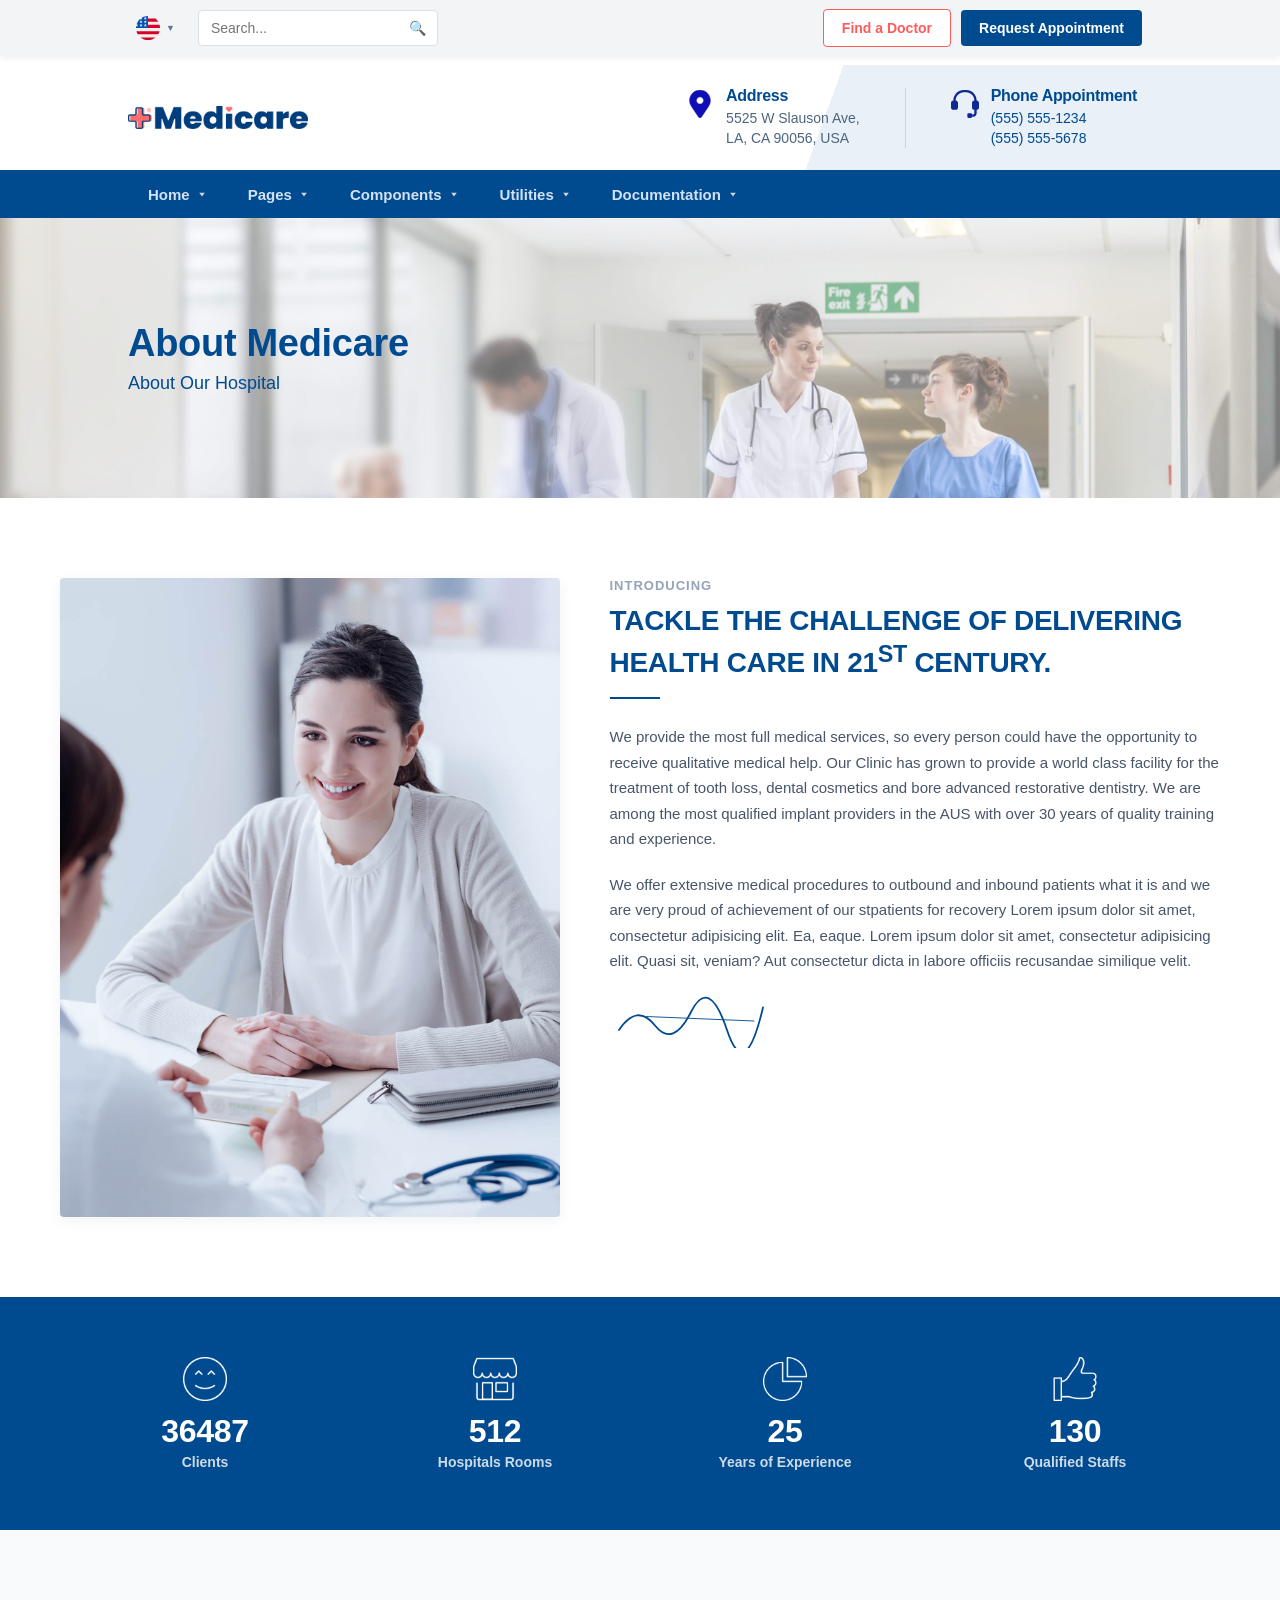
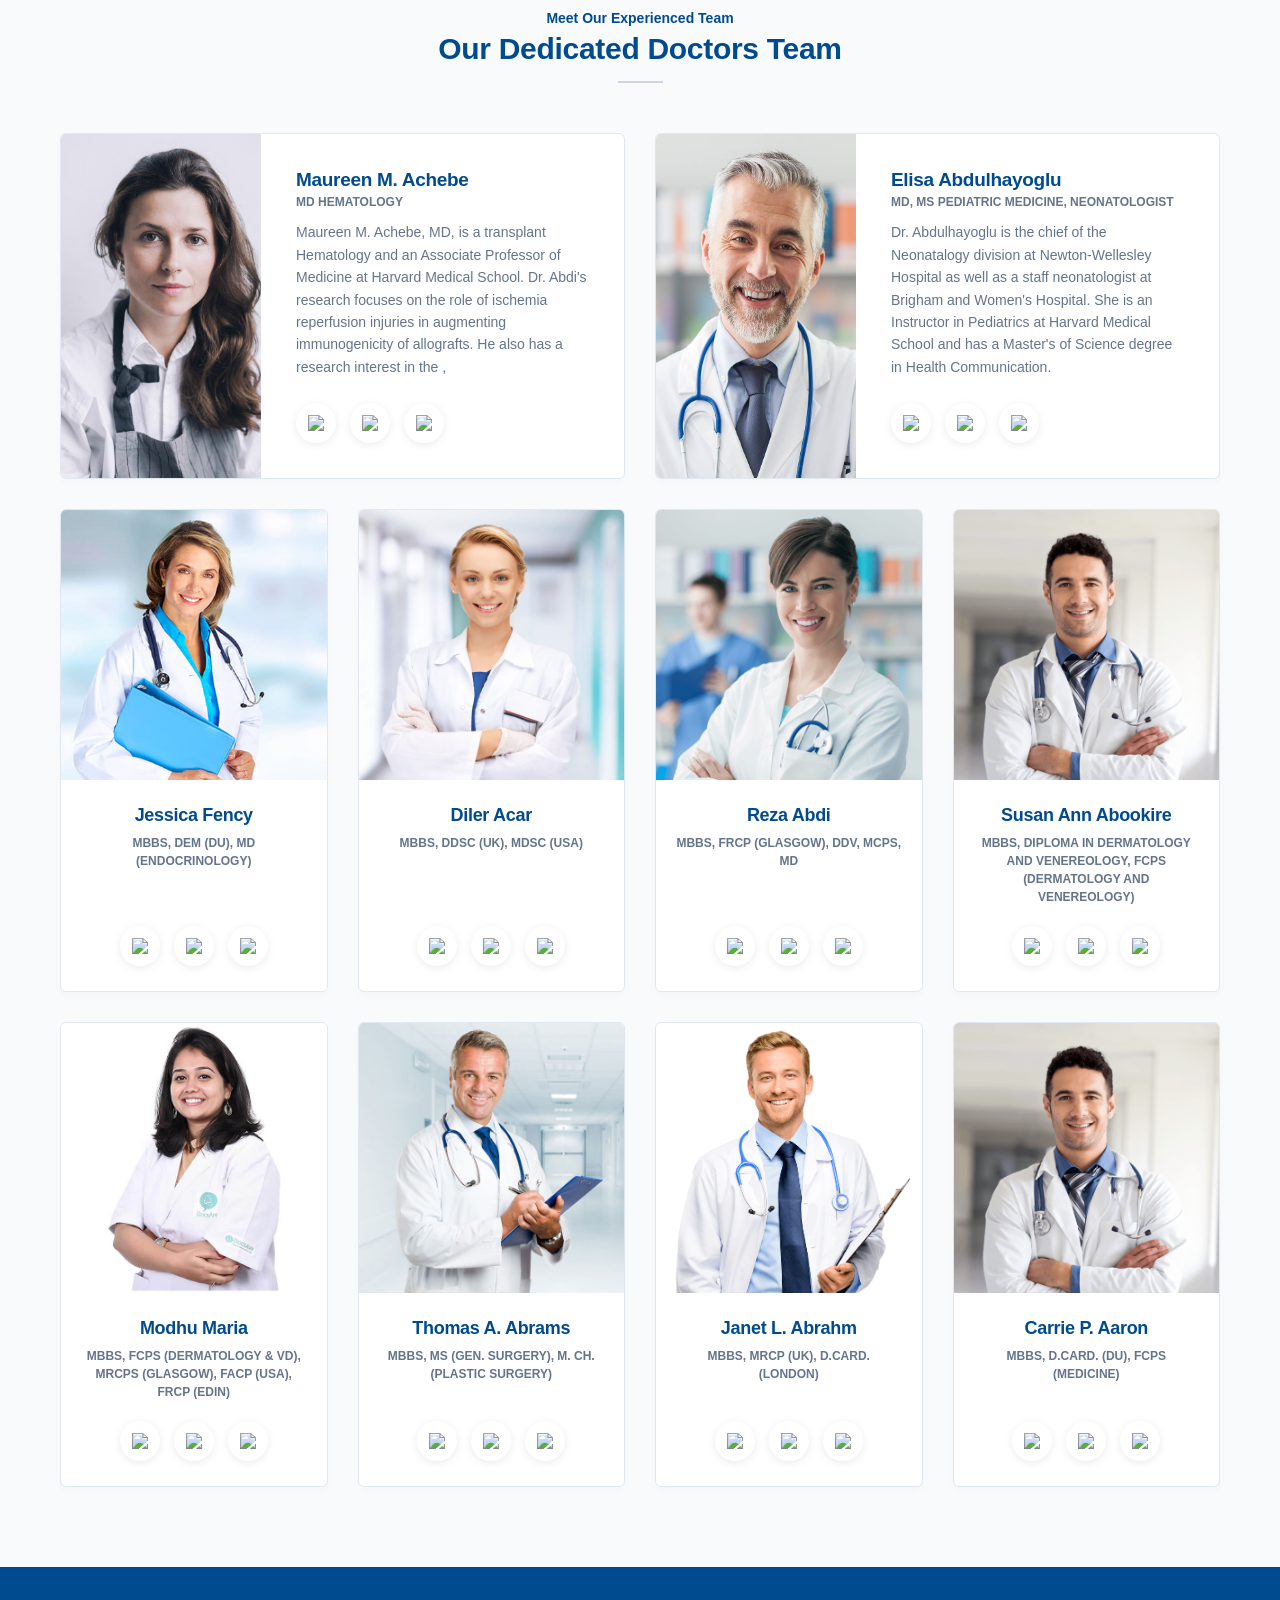
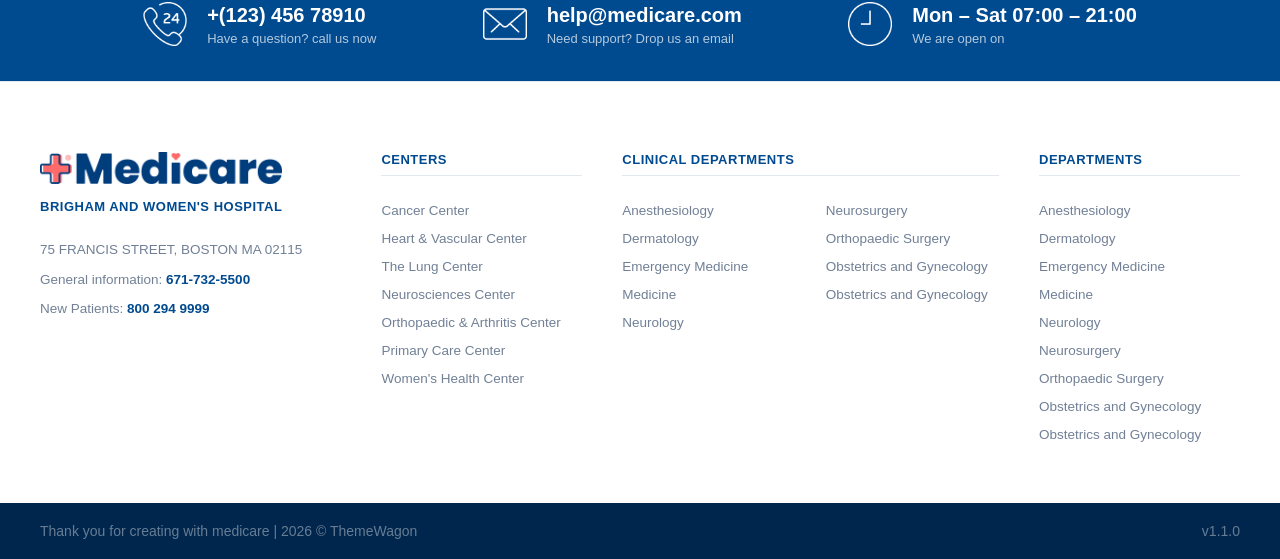
==== commit 412904e2: "Updated" ====
--- a/about.html
+++ b/about.html
@@ -4,7 +4,7 @@
 <head>
     <meta charset="UTF-8" />
     <meta name="viewport" content="width=device-width, initial-scale=1.0" />
-    <title>About Us - Medicare</title>
+    <title>About Us Medicare</title>
     <link rel="stylesheet" href="style.css" />
      <link rel="shortcut icon" href="img/favicon-32x32.png" type="image/x-icon">
 </head>
--- a/style.css
+++ b/style.css
@@ -1951,53 +1951,54 @@
 }
 
 .author-bio-card-box {
-  display: flex;
-  gap: 30px;
-  padding: 40px;
-  background-color: #f8fafc;
-  border: 1px solid #e2e8f0;
-  border-radius: 6px;
-  margin-top: 40px;
-  align-items: center;
+  display: flex !important;
+  gap: 30px !important;
+  padding: 40px !important;
+  background-color: #f8fafc !important;
+  border: 1px solid #e2e8f0 !important;
+  border-radius: 6px !important;
+  margin-top: 40px !important;
+  align-items: center !important;
+  width: 100% !important;
 }
 
 .bio-avatar-frame {
-  width: 160px;
-  height: auto;
-  flex-shrink: 0;
+  width: 160px !important;
+  height: auto !important;
+  flex-shrink: 0 !important;
 }
 
 .bio-avatar-img {
-  width: 100%;
-  height: auto;
-  display: block;
-  object-fit: contain;
+  width: 100% !important;
+  height: auto !important;
+  display: block !important;
+  object-fit: contain !important;
 }
 
 .bio-main-text {
-  flex-grow: 1;
+  flex-grow: 1 !important;
 }
 
 .bio-main-text h4 {
-  font-size: 20px;
-  color: #004a8f;
-  margin-bottom: 4px;
-  font-weight: 800;
+  font-size: 20px !important;
+  color: #004a8f !important;
+  margin-bottom: 4px !important;
+  font-weight: 800 !important;
 }
 
 .bio-title {
-  font-size: 13px;
-  font-weight: 700;
-  color: #94a3b8;
-  text-transform: uppercase;
-  margin-bottom: 16px;
+  font-size: 13px !important;
+  font-weight: 700 !important;
+  color: #94a3b8 !important;
+  text-transform: uppercase !important;
+  margin-bottom: 16px !important;
 }
 
 .bio-desc {
-  font-size: 15px;
-  color: #475569;
-  line-height: 1.6;
-  margin-bottom: 20px;
+  font-size: 15px !important;
+  color: #475569 !important;
+  line-height: 1.6 !important;
+  margin-bottom: 20px !important;
 }
 
 .main-site-footer {
@@ -2467,20 +2468,25 @@
   }
 
   .author-bio-card-box {
-    flex-direction: column;
-    align-items: center;
-    text-align: center;
-    padding: 30px 20px;
+    flex-direction: column !important;
+    align-items: center !important;
+    text-align: center !important;
+    padding: 30px 20px !important;
   }
 
   .bio-avatar-frame {
-    width: 140px;
-    margin-bottom: 15px;
+    width: 140px !important;
+    margin-bottom: 15px !important;
   }
 
   .bio-social-icons {
-    justify-content: center;
-  }
+    justify-content: center !important;
+  }
+}
+.bio-social-icons a img {
+  width: 14px !important;
+  height: 14px !important;
+  object-fit: contain !important;
 }
 
 @media screen and (max-width: 680px) {
@@ -2592,4 +2598,53 @@
   .full-width-title-container h1 {
     font-size: 20px !important;
   }
+}
+@media screen and (max-width: 768px) {
+  .doc-card-inner {
+    flex-direction: column !important;
+  }
+
+  .doc-image-side {
+    width: 100% !important;
+    height: 250px !important;
+  }
+
+  .doc-info-side {
+    padding: 20px !important;
+  }
+}
+@media screen and (min-width: 993px) {
+  .author-bio-card-box {
+    display: flex !important;
+    flex-direction: row !important;
+    align-items: center !important;
+    text-align: left !important;
+    gap: 30px !important;
+    padding: 40px !important;
+    background-color: #f8fafc !important;
+    width: 100% !important;
+    max-width: 100% !important;
+    box-sizing: border-box !important;
+  }
+.bio-avatar-frame {
+    width: 160px !important;
+    max-width: 160px !important;
+    height: auto !important;
+    flex-shrink: 0 !important;
+    overflow: hidden !important;
+    border-radius: 4px !important;
+  }
+
+  .bio-avatar-img {
+    width: 100% !important;
+    height: auto !important;
+    object-fit: contain !important;
+    object-position: top center !important;
+    display: block !important;
+  }
+
+  .bio-main-text {
+    flex: 1 !important;
+    min-width: 0 !important;
+  }
 }
